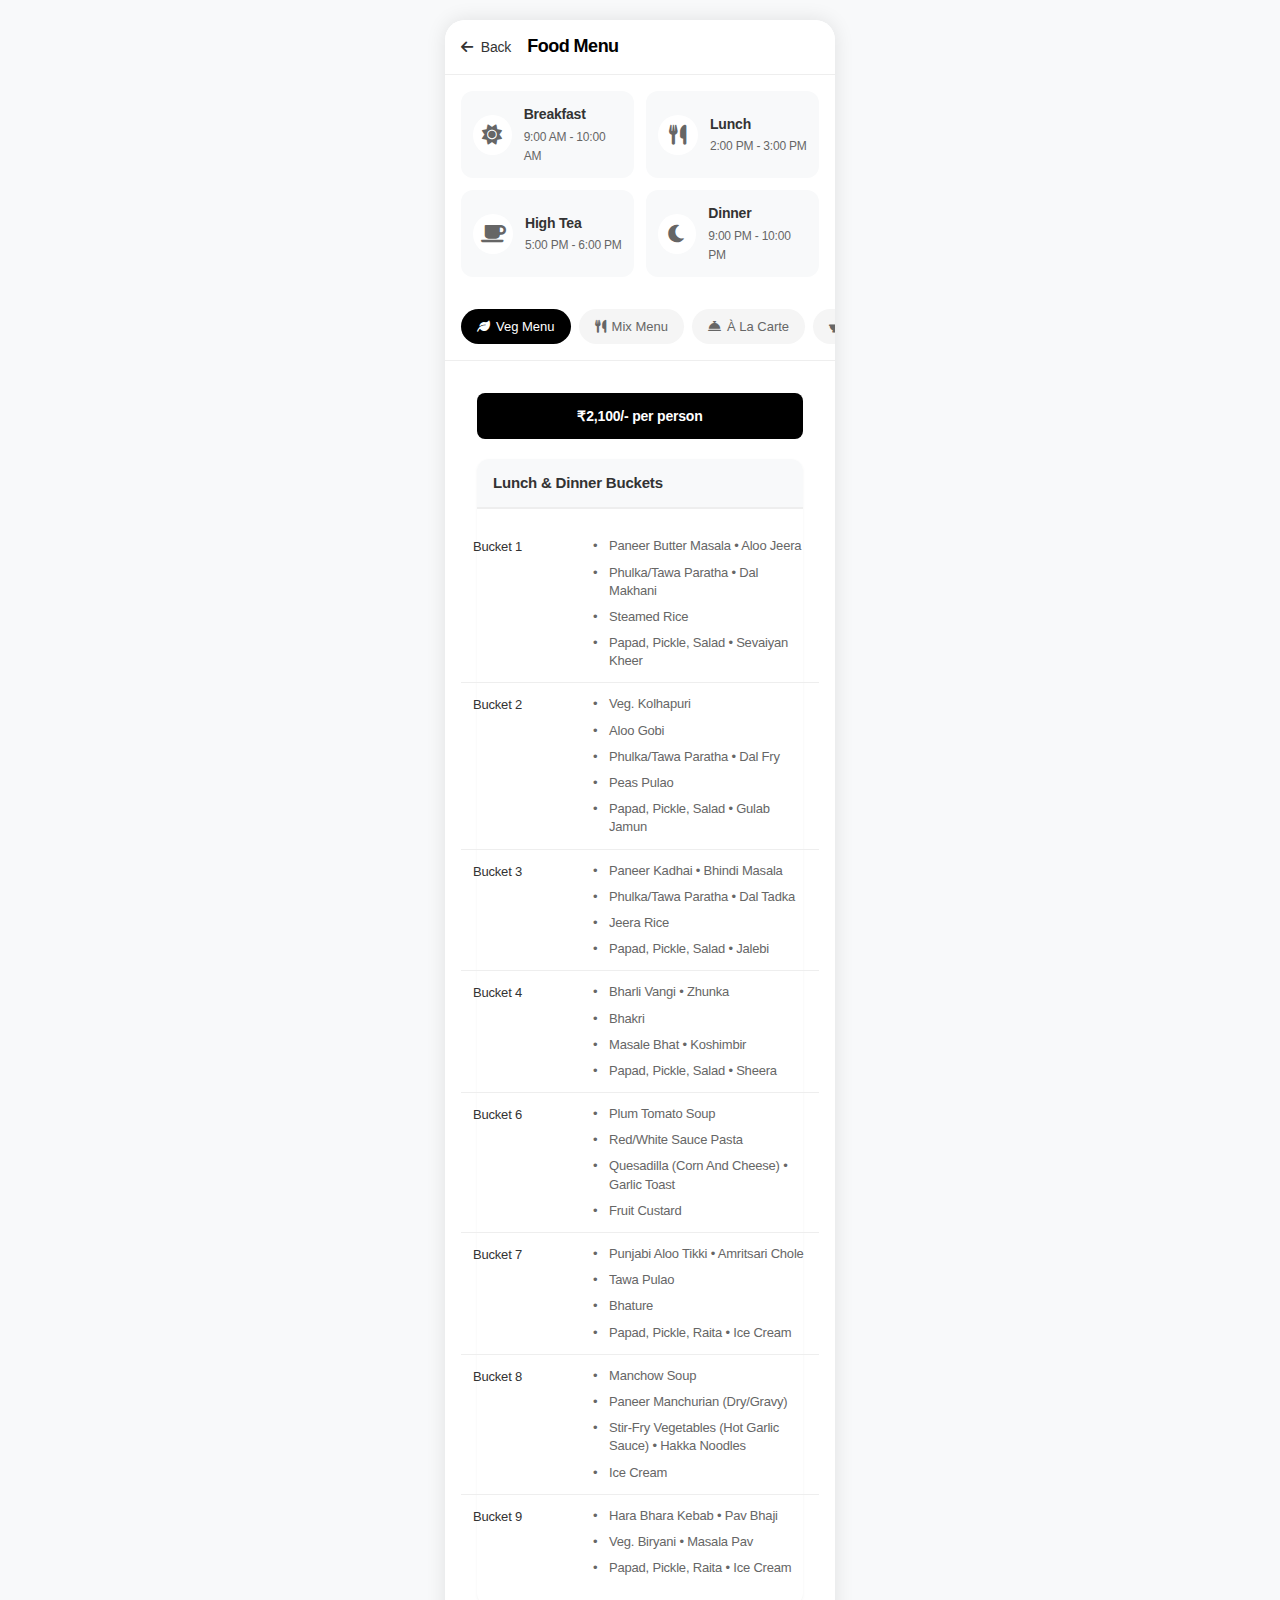
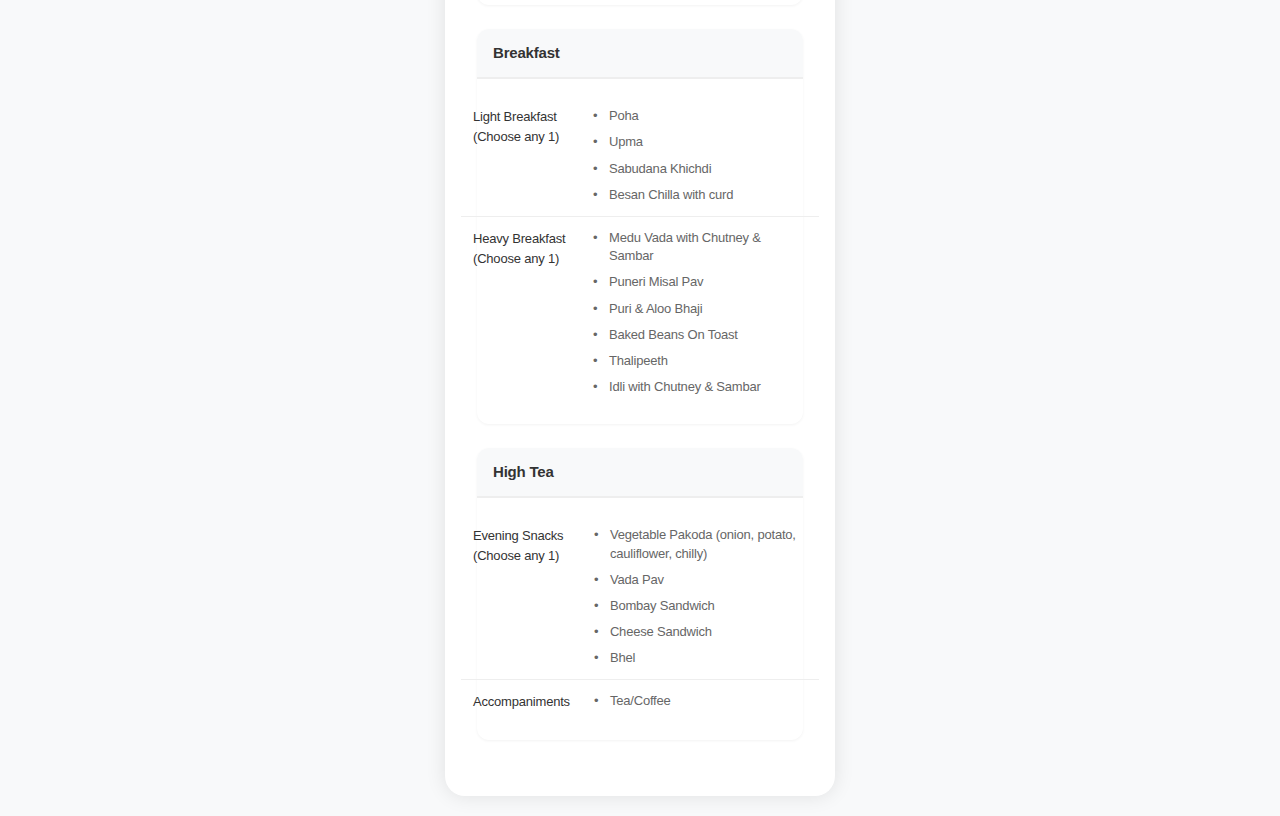
==== food.html @ 0e4f1a9b "food" ====
<!DOCTYPE html>
<html lang="en">
<head>
    <meta charset="UTF-8">
    <meta name="viewport" content="width=device-width, initial-scale=1.0">
    <title>Food Menu - Banyan Tree Pool Villa</title>
    <link rel="stylesheet" href="css/styles.css">
    <link rel="stylesheet" href="css/food.css">
    <link rel="icon" href="assets/favicon.jpg" type="image/jpg">
    <link href="https://fonts.googleapis.com/css2?family=Inter:wght@400;500;600;700&display=swap" rel="stylesheet">
    <link rel="stylesheet" href="https://cdnjs.cloudflare.com/ajax/libs/font-awesome/6.0.0/css/all.min.css">
</head>
<body>
    <div class="container">
        <!-- Back Button -->
        <div class="back-header">
            <a href="index.html" class="back-button">
                <i class="fas fa-arrow-left"></i>
                Back
            </a>
            <h1>Food Menu</h1>
        </div>

        <!-- Meal Timings -->
        <div class="meal-timings">
            <div class="meal-time">
                <i class="fas fa-sun"></i>
                <div class="meal-details">
                    <h4>Breakfast</h4>
                    <p>9:00 AM - 10:00 AM</p>
                </div>
            </div>
            <div class="meal-time">
                <i class="fas fa-utensils"></i>
                <div class="meal-details">
                    <h4>Lunch</h4>
                    <p>2:00 PM - 3:00 PM</p>
                </div>
            </div>
            <div class="meal-time">
                <i class="fas fa-coffee"></i>
                <div class="meal-details">
                    <h4>High Tea</h4>
                    <p>5:00 PM - 6:00 PM</p>
                </div>
            </div>
            <div class="meal-time">
                <i class="fas fa-moon"></i>
                <div class="meal-details">
                    <h4>Dinner</h4>
                    <p>9:00 PM - 10:00 PM</p>
                </div>
            </div>
        </div>

        <!-- Menu Navigation -->
        <div class="menu-nav">
            <button class="menu-nav-btn active" data-menu="veg">
                <i class="fas fa-leaf"></i>
                Veg Menu
            </button>
            <button class="menu-nav-btn" data-menu="mix">
                <i class="fas fa-utensils"></i>
                Mix Menu
            </button>
            <button class="menu-nav-btn" data-menu="alacarte">
                <i class="fas fa-concierge-bell"></i>
                À La Carte
            </button>
            <button class="menu-nav-btn" data-menu="traditional">
                <i class="fas fa-mortar-pestle"></i>
                Traditional
            </button>
        </div>

        <!-- Menu Content -->
        <div class="menu-container">
            <!-- Veg Menu Section -->
            <div class="menu-section active" data-menu="veg">
                <div class="menu-price">₹2,100/- per person</div>
                
                <div class="menu-category">
                    <h4>Lunch & Dinner Buckets</h4>
                    <div class="menu-table">
                        <table>
                            <tbody>
                                <tr>
                                    <td>Bucket 1</td>
                                    <td>
                                        <ul>
                                            <li>Paneer Butter Masala • Aloo Jeera</li>
                                            <li>Phulka/Tawa Paratha • Dal Makhani</li>
                                            <li>Steamed Rice</li>
                                            <li>Papad, Pickle, Salad • Sevaiyan Kheer</li>
                                        </ul>
                                    </td>
                                </tr>
                                <tr>
                                    <td>Bucket 2</td>
                                    <td>
                                        <ul>
                                            <li>Veg. Kolhapuri</li>
                                            <li>Aloo Gobi</li>
                                            <li>Phulka/Tawa Paratha • Dal Fry</li>
                                            <li>Peas Pulao</li>
                                            <li>Papad, Pickle, Salad • Gulab Jamun</li>
                                        </ul>
                                    </td>
                                </tr>
                                <tr>
                                    <td>Bucket 3</td>
                                    <td>
                                        <ul>
                                            <li>Paneer Kadhai • Bhindi Masala</li>
                                            <li>Phulka/Tawa Paratha • Dal Tadka</li>
                                            <li>Jeera Rice</li>
                                            <li>Papad, Pickle, Salad • Jalebi</li>
                                        </ul>
                                    </td>
                                </tr>
                                <tr>
                                    <td>Bucket 4</td>
                                    <td>
                                        <ul>
                                            <li>Bharli Vangi • Zhunka</li>
                                            <li>Bhakri</li>
                                            <li>Masale Bhat • Koshimbir</li>
                                            <li>Papad, Pickle, Salad • Sheera</li>
                                        </ul>
                                    </td>
                                </tr>
                                <tr>
                                    <td>Bucket 6</td>
                                    <td>
                                        <ul>
                                            <li>Plum Tomato Soup</li>
                                            <li>Red/White Sauce Pasta</li>
                                            <li>Quesadilla (Corn And Cheese) • Garlic Toast</li>
                                            <li>Fruit Custard</li>
                                        </ul>
                                    </td>
                                </tr>
                                <tr>
                                    <td>Bucket 7</td>
                                    <td>
                                        <ul>
                                            <li>Punjabi Aloo Tikki • Amritsari Chole</li>
                                            <li>Tawa Pulao</li>
                                            <li>Bhature</li>
                                            <li>Papad, Pickle, Raita • Ice Cream</li>
                                        </ul>
                                    </td>
                                </tr>
                                <tr>
                                    <td>Bucket 8</td>
                                    <td>
                                        <ul>
                                            <li>Manchow Soup</li>
                                            <li>Paneer Manchurian (Dry/Gravy)</li>
                                            <li>Stir-Fry Vegetables (Hot Garlic Sauce) • Hakka Noodles</li>
                                            <li>Ice Cream</li>
                                        </ul>
                                    </td>
                                </tr>
                                <tr>
                                    <td>Bucket 9</td>
                                    <td>
                                        <ul>
                                            <li>Hara Bhara Kebab • Pav Bhaji</li>
                                            <li>Veg. Biryani • Masala Pav</li>
                                            <li>Papad, Pickle, Raita • Ice Cream</li>
                                        </ul>
                                    </td>
                                </tr>
                            </tbody>
                        </table>
                    </div>
                </div>

                <div class="menu-category">
                    <h4>Breakfast</h4>
                    <div class="menu-table">
                        <table>
                            <tbody>
                                <tr>
                                    <td>Light Breakfast<br>(Choose any 1)</td>
                                    <td>
                                        <ul>
                                            <li>Poha</li>
                                            <li>Upma</li>
                                            <li>Sabudana Khichdi</li>
                                            <li>Besan Chilla with curd</li>
                                        </ul>
                                    </td>
                                </tr>
                                <tr>
                                    <td>Heavy Breakfast<br>(Choose any 1)</td>
                                    <td>
                                        <ul>
                                            <li>Medu Vada with Chutney & Sambar</li>
                                            <li>Puneri Misal Pav</li>
                                            <li>Puri & Aloo Bhaji</li>
                                            <li>Baked Beans On Toast</li>
                                            <li>Thalipeeth</li>
                                            <li>Idli with Chutney & Sambar</li>
                                        </ul>
                                    </td>
                                </tr>
                            </tbody>
                        </table>
                    </div>
                </div>

                <div class="menu-category">
                    <h4>High Tea</h4>
                    <div class="menu-table">
                        <table>
                            <tbody>
                                <tr>
                                    <td>Evening Snacks<br>(Choose any 1)</td>
                                    <td>
                                        <ul>
                                            <li>Vegetable Pakoda (onion, potato, cauliflower, chilly)</li>
                                            <li>Vada Pav</li>
                                            <li>Bombay Sandwich</li>
                                            <li>Cheese Sandwich</li>
                                            <li>Bhel</li>
                                        </ul>
                                    </td>
                                </tr>
                                <tr>
                                    <td>Accompaniments</td>
                                    <td>
                                        <ul>
                                            <li>Tea/Coffee</li>
                                        </ul>
                                    </td>
                                </tr>
                            </tbody>
                        </table>
                    </div>
                </div>
            </div>

            <!-- Mix Menu Section -->
            <div class="menu-section" data-menu="mix">
                <div class="menu-price">₹2,500/- per person</div>
                
                <div class="menu-category">
                    <h4>Lunch & Dinner Buckets</h4>
                    <div class="menu-table">
                        <table>
                            <tbody>
                                <tr>
                                    <td>Bucket 1</td>
                                    <td>
                                        <ul>
                                            <li>Butter Chicken</li>
                                            <li>Paneer Butter Masala</li>
                                            <li>Aloo Jeera</li>
                                            <li>Phulka</li>
                                            <li>Dal Makhani</li>
                                            <li>Steamed Rice</li>
                                            <li>Papad, Pickle, Salad • Sevaiyan Kheer</li>
                                        </ul>
                                    </td>
                                </tr>
                                <tr>
                                    <td>Bucket 2</td>
                                    <td>
                                        <ul>
                                            <li>Saag Murgh</li>
                                            <li>Veg. Kolhapuri • Aloo Gobi</li>
                                            <li>Ajwain Paratha • Dal Fry</li>
                                            <li>Peas Pulao</li>
                                            <li>Papad, Pickle, Salad • Gulab Jamun</li>
                                        </ul>
                                    </td>
                                </tr>
                                <tr>
                                    <td>Bucket 3</td>
                                    <td>
                                        <ul>
                                            <li>Chicken Lababdar • Paneer Kadhai</li>
                                            <li>Bhindi Masala</li>
                                            <li>Phulka/Tawa Paratha • Dal Tadka</li>
                                            <li>Jeera Rice</li>
                                            <li>Papad, Pickle, Salad • Jalebi</li>
                                        </ul>
                                    </td>
                                </tr>
                                <tr>
                                    <td>Bucket 4</td>
                                    <td>
                                        <ul>
                                            <li>Kolhapuri Chicken • Bharli Vangi</li>
                                            <li>Zhunka</li>
                                            <li>Bhakri</li>
                                            <li>Masale Bhat • Koshimbir</li>
                                            <li>Papad, Pickle, Salad • Sheera</li>
                                        </ul>
                                    </td>
                                </tr>
                                <tr>
                                    <td>Bucket 6</td>
                                    <td>
                                        <ul>
                                            <li>Plum Tomato Soup</li>
                                            <li>Chicken Fajita Wrap</li>
                                            <li>Red/White Sauce Pasta</li>
                                            <li>Quesadilla (Corn And Cheese) • Garlic Toast</li>
                                            <li>Fruit Custard</li>
                                        </ul>
                                    </td>
                                </tr>
                                <tr>
                                    <td>Bucket 7</td>
                                    <td>
                                        <ul>
                                            <li>Punjabi Aloo Tikki</li>
                                            <li>Amritsari Chole</li>
                                            <li>Chicken Kheema Pav • Tawa Pulao</li>
                                            <li>Bhature</li>
                                            <li>Raita, Papad, Pickle • Ice Cream</li>
                                        </ul>
                                    </td>
                                </tr>
                                <tr>
                                    <td>Bucket 8</td>
                                    <td>
                                        <ul>
                                            <li>Manchow Soup</li>
                                            <li>Chicken Chilli (Dry/Gravy)</li>
                                            <li>Paneer Manchurian (Dry/Gravy)</li>
                                            <li>Stir-Fry Vegetables (Hot Garlic Sauce)</li>
                                            <li>Hakka Noodles • Ice Cream</li>
                                        </ul>
                                    </td>
                                </tr>
                                <tr>
                                    <td>Bucket 9</td>
                                    <td>
                                        <ul>
                                            <li>Hara Bhara Kebab • Pav Bhaji</li>
                                            <li>Veg. Biryani</li>
                                            <li>Chicken Biryani • Masala Pav</li>
                                            <li>Raita, Papad, Pickle • Ice Cream</li>
                                        </ul>
                                    </td>
                                </tr>
                            </tbody>
                        </table>
                    </div>
                </div>

                <div class="menu-category">
                    <h4>Breakfast</h4>
                    <div class="menu-table">
                        <table>
                            <tbody>
                                <tr>
                                    <td>Light Breakfast<br>(Choose any 1)</td>
                                    <td>
                                        <ul>
                                            <li>Poha</li>
                                            <li>Upma</li>
                                            <li>Sabudana Khichadi</li>
                                            <li>Besan Chilla with Pickle & Curd</li>
                                        </ul>
                                    </td>
                                </tr>
                                <tr>
                                    <td>Heavy Breakfast<br>(Choose any 1)</td>
                                    <td>
                                        <ul>
                                            <li>Medu Vada with Chutney & Sambar</li>
                                            <li>Puneri Misal Pav</li>
                                            <li>Puri & Aloo Bhaji</li>
                                            <li>Baked Beans On Toast</li>
                                            <li>Thalipeeth</li>
                                            <li>Idli with Chutney & Sambar</li>
                                        </ul>
                                    </td>
                                </tr>
                                <tr>
                                    <td>Accompaniments</td>
                                    <td>
                                        <ul>
                                            <li>Tea/Coffee</li>
                                            <li>Bread Butter & Jam</li>
                                            <li>Eggs To Order (Sunny Side Up, Omelette, Bhurji)</li>
                                            <li>Fruit (Any 1): Watermelon/Papaya/Banana</li>
                                        </ul>
                                    </td>
                                </tr>
                            </tbody>
                        </table>
                    </div>
                </div>

                <div class="menu-category">
                    <h4>High Tea</h4>
                    <div class="menu-table">
                        <table>
                            <tbody>
                                <tr>
                                    <td>Evening Snacks<br>(Choose any 1)</td>
                                    <td>
                                        <ul>
                                            <li>Vegetable Pakoda (onion, potato, cauliflower, chilly) • Bread Pakoda</li>
                                            <li>Vada Pav</li>
                                            <li>Bombay Sandwich • Samosa</li>
                                            <li>Bhel</li>
                                            <li>Sev Puri</li>
                                            <li>Moong Dal Vada</li>
                                            <li>Cheese Sandwich</li>
                                        </ul>
                                    </td>
                                </tr>
                                <tr>
                                    <td>Accompaniments</td>
                                    <td>
                                        <ul>
                                            <li>Tea/Coffee</li>
                                            <li>French Fries</li>
                                        </ul>
                                    </td>
                                </tr>
                            </tbody>
                        </table>
                    </div>
                </div>
            </div>

            <!-- À La Carte Section -->
            <div class="menu-section" data-menu="alacarte">
                <div class="menu-timing">
                    <i class="fas fa-clock"></i>
                    Lunch: 2 PM to 3 PM | Dinner: 9 PM to 10 PM
                </div>
                
                <div class="menu-category">
                    <h4>Vegetarian</h4>
                    <div class="menu-table">
                        <table>
                            <tbody>
                                <tr>
                                    <td>Beetroot Tikki (8 Pcs)</td>
                                    <td class="price">₹550</td>
                                </tr>
                                <tr>
                                    <td>Aloo Tikki (8 Pcs)</td>
                                    <td class="price">₹550</td>
                                </tr>
                                <tr>
                                    <td>Spring Roll (8 Pcs)</td>
                                    <td class="price">₹550</td>
                                </tr>
                                <tr>
                                    <td>Vegetable Crispy (8 Pcs)</td>
                                    <td class="price">₹550</td>
                                </tr>
                                <tr>
                                    <td>Gobi Manchurian Dry (8 Pcs)</td>
                                    <td class="price">₹550</td>
                                </tr>
                                <tr>
                                    <td>Cheese Corn Balls (10 Pcs)</td>
                                    <td class="price">₹550</td>
                                </tr>
                                <tr>
                                    <td>Pav Bhaji (Per Plate)</td>
                                    <td class="price">₹550</td>
                                </tr>
                                <tr>
                                    <td>Veg Biryani</td>
                                    <td class="price">₹550</td>
                                </tr>
                                <tr>
                                    <td>Hakka Noodles</td>
                                    <td class="price">₹550</td>
                                </tr>
                                <tr>
                                    <td>Veg Fried Rice</td>
                                    <td class="price">₹550</td>
                                </tr>
                                <tr>
                                    <td>Tawa Paneer Fry (8 Pcs)</td>
                                    <td class="price">₹650</td>
                                </tr>
                                <tr>
                                    <td>Paneer Chilli (8 Pcs)</td>
                                    <td class="price">₹650</td>
                                </tr>
                                <tr>
                                    <td>Red/White Sauce Pasta</td>
                                    <td class="price">₹650</td>
                                </tr>
                                <tr>
                                    <td>Paneer Manchurian (Gravy/Dry)</td>
                                    <td class="price">₹650</td>
                                </tr>
                                <tr>
                                    <td>Stir Fry Vegetables (Hot Garlic Sauce)</td>
                                    <td class="price">₹650</td>
                                </tr>
                            </tbody>
                        </table>
                    </div>
                </div>

                <div class="menu-category">
                    <h4>Non-Vegetarian</h4>
                    <div class="menu-table">
                        <table>
                            <tbody>
                                <tr>
                                    <td>Chicken Fry (8 Pc)</td>
                                    <td class="price">₹650</td>
                                </tr>
                                <tr>
                                    <td>Chicken 65 (8 Pc)</td>
                                    <td class="price">₹650</td>
                                </tr>
                                <tr>
                                    <td>Chicken Sukka (8 Pc)</td>
                                    <td class="price">₹650</td>
                                </tr>
                                <tr>
                                    <td>Shami Kebab (8 Pc)</td>
                                    <td class="price">₹650</td>
                                </tr>
                                <tr>
                                    <td>Chicken Lollipop (8 Pc)</td>
                                    <td class="price">₹650</td>
                                </tr>
                                <tr>
                                    <td>Chicken Crispy (8 Pc)</td>
                                    <td class="price">₹650</td>
                                </tr>
                                <tr>
                                    <td>Chilli Chicken Dry (8 Pc)</td>
                                    <td class="price">₹650</td>
                                </tr>
                                <tr>
                                    <td>Chicken Salt & Pepper (8 Pc)</td>
                                    <td class="price">₹650</td>
                                </tr>
                                <tr>
                                    <td>Chicken Popcorn (15 Pc)</td>
                                    <td class="price">₹650</td>
                                </tr>
                                <tr>
                                    <td>Chicken Shashlik</td>
                                    <td class="price">₹650</td>
                                </tr>
                                <tr>
                                    <td>Chicken Fried Rice</td>
                                    <td class="price">₹650</td>
                                </tr>
                                <tr>
                                    <td>Egg Fried Rice</td>
                                    <td class="price">₹550</td>
                                </tr>
                                <tr>
                                    <td>Goan Fish Curry</td>
                                    <td class="price">₹750</td>
                                </tr>
                                <tr>
                                    <td>Prawns Curry</td>
                                    <td class="price">₹800</td>
                                </tr>
                                <tr>
                                    <td>Grilled Fish</td>
                                    <td class="price">₹750</td>
                                </tr>
                            </tbody>
                        </table>
                    </div>
                </div>

                <div class="menu-category">
                    <h4>BBQ & Tandoor</h4>
                    <div class="menu-table">
                        <table>
                            <tbody>
                                <tr>
                                    <td>Veg BBQ (Per Plate)</td>
                                    <td class="price">₹650</td>
                                </tr>
                                <tr>
                                    <td>Chicken BBQ (Per Plate)</td>
                                    <td class="price">₹700</td>
                                </tr>
                                <tr>
                                    <td>Fish BBQ (Per Plate)</td>
                                    <td class="price">₹800</td>
                                </tr>
                                <tr>
                                    <td>Tandoor Veg Platter (Any 4 Veggies)</td>
                                    <td class="price">₹800</td>
                                </tr>
                                <tr>
                                    <td>Tandoor Chicken Platter</td>
                                    <td class="price">₹1200</td>
                                </tr>
                                <tr>
                                    <td>Tandoor Sea Food Platter (Fish & Prawns)</td>
                                    <td class="price">₹1500</td>
                                </tr>
                                <tr>
                                    <td>Tandoor Roti</td>
                                    <td class="price">₹35</td>
                                </tr>
                                <tr>
                                    <td>Laccha Paratha</td>
                                    <td class="price">₹50</td>
                                </tr>
                                <tr>
                                    <td>Stuffed Paratha</td>
                                    <td class="price">₹60</td>
                                </tr>
                            </tbody>
                        </table>
                    </div>
                </div>

                <div class="menu-note important">
                    <p><i class="fas fa-info-circle"></i> Note:</p>
                    <ul>
                        <li>Along with the food package, guests can select up to 2 dishes from above.</li>
                        <li>For À la carte menu only, guests can select up to 4 dishes from above.</li>
                        <li>All rates mentioned are per plate.</li>
                    </ul>
                </div>
            </div>

            <!-- Traditional Delight Section -->
            <div class="menu-section" data-menu="traditional">
                <div class="menu-prices">
                    <div class="price-item">
                        <span class="price-label">Veg</span>
                        <span class="price-value">₹1,500/- per person, per day</span>
                    </div>
                    <div class="price-item">
                        <span class="price-label">Non-Veg</span>
                        <span class="price-value">₹1,800/- per person, per day</span>
                    </div>
                </div>

                <div class="menu-inclusion">
                    <p><i class="fas fa-check-circle"></i> Includes: Breakfast, Lunch, High Tea, and Dinner</p>
                </div>

                <div class="menu-category">
                    <h4>Vegetarian Options</h4>
                    <div class="menu-table">
                        <table>
                            <tbody>
                                <tr>
                                    <td>Breakfast<br>(Choose any 1)</td>
                                    <td>
                                        <ul>
                                            <li>Poha</li>
                                            <li>Upma</li>
                                            <li>Sabudana Kichadi</li>
                                            <li>Besan Chilla with curd</li>
                                            <li>Idli with Chutney</li>
                                        </ul>
                                    </td>
                                </tr>
                                <tr>
                                    <td>Veggie Delights<br>(Choose any 1)</td>
                                    <td>
                                        <ul>
                                            <li>Paneer butter masala</li>
                                            <li>Aloo jeera</li>
                                            <li>Paneer kadhai</li>
                                            <li>Bhindi masala</li>
                                            <li>Bhari vangi</li>
                                            <li>Amritsari Chole</li>
                                        </ul>
                                    </td>
                                </tr>
                                <tr>
                                    <td>Dal<br>(Choose any 1)</td>
                                    <td>
                                        <ul>
                                            <li>Dal Makhni</li>
                                            <li>Dal Fry</li>
                                            <li>Dal Tadka</li>
                                        </ul>
                                    </td>
                                </tr>
                                <tr>
                                    <td>Rice<br>(Choose any 1)</td>
                                    <td>
                                        <ul>
                                            <li>Steam Rice</li>
                                            <li>Peas Pulao</li>
                                            <li>Jeera Rice</li>
                                            <li>Tawa Pulao</li>
                                        </ul>
                                    </td>
                                </tr>
                                <tr>
                                    <td>Breads<br>(Choose any 1)</td>
                                    <td>
                                        <ul>
                                            <li>Phulka</li>
                                            <li>Tawa Paratha</li>
                                            <li>Bhature</li>
                                        </ul>
                                    </td>
                                </tr>
                                <tr>
                                    <td>Desserts<br>(Choose any 1)</td>
                                    <td>
                                        <ul>
                                            <li>Sevaiyan Kheer</li>
                                            <li>Gulab Jamun</li>
                                            <li>Jalebi</li>
                                            <li>Sheera</li>
                                        </ul>
                                    </td>
                                </tr>
                                <tr>
                                    <td>Accompaniments</td>
                                    <td>
                                        <ul>
                                            <li>Papad</li>
                                            <li>Pickle</li>
                                            <li>Salad</li>
                                        </ul>
                                    </td>
                                </tr>
                            </tbody>
                        </table>
                    </div>
                </div>

                <div class="menu-category">
                    <h4>Non-Vegetarian Options</h4>
                    <div class="menu-table">
                        <table>
                            <tbody>
                                <tr>
                                    <td>Breakfast</td>
                                    <td>
                                        <ul>
                                            <li>Poha</li>
                                            <li>Upma</li>
                                            <li>Besan chilla with curd</li>
                                            <li>Egg omelette & toast/pav</li>
                                            <li>Scrambled Egg & toast/pav</li>
                                        </ul>
                                    </td>
                                </tr>
                                <tr>
                                    <td>Non-Veg Mains<br>(Choose any 1)</td>
                                    <td>
                                        <ul>
                                            <li>Butter chicken</li>
                                            <li>Chicken kolhapuri</li>
                                            <li>Chicken lababdar</li>
                                        </ul>
                                    </td>
                                </tr>
                                <tr>
                                    <td>Everyday Picks<br>(Choose any 1)</td>
                                    <td>
                                        <ul>
                                            <li>Chicken Rassa</li>
                                            <li>Egg Curry</li>
                                        </ul>
                                    </td>
                                </tr>
                            </tbody>
                        </table>
                    </div>
                </div>

                <div class="menu-category">
                    <h4>Snacky Bucket Options</h4>
                    <div class="menu-table">
                        <table>
                            <tbody>
                                <tr>
                                    <td>Veg Bucket</td>
                                    <td>
                                        <ul>
                                            <li>Hara Bhara Kebab</li>
                                            <li>Pav bhaji</li>
                                            <li>Veg Biryani</li>
                                            <li>Masala Pav</li>
                                            <li>Papad/pickle/raita</li>
                                            <li>Ice cream/gulab jamun</li>
                                        </ul>
                                    </td>
                                </tr>
                                <tr>
                                    <td>Non-Veg Bucket</td>
                                    <td>
                                        <ul>
                                            <li>Chicken Kheema Pav</li>
                                            <li>Chicken Biryani</li>
                                            <li>Punjabi Aloo Tikki</li>
                                            <li>Masala Pav</li>
                                            <li>Papad/pickle/raita</li>
                                            <li>Ice Cream/Gulab Jamun</li>
                                        </ul>
                                    </td>
                                </tr>
                            </tbody>
                        </table>
                    </div>
                </div>

                <div class="menu-category">
                    <h4>High Tea</h4>
                    <div class="menu-table">
                        <table>
                            <tbody>
                                <tr>
                                    <td>Snacks<br>(Choose any 1)</td>
                                    <td>
                                        <ul>
                                            <li>Vegetable Pakoda (onion, potato, cauliflower, chilly)</li>
                                            <li>Vada Pav</li>
                                            <li>Bombay Sandwich</li>
                                            <li>Cheese Sandwich</li>
                                            <li>Bhel</li>
                                        </ul>
                                    </td>
                                </tr>
                                <tr>
                                    <td>Accompaniments</td>
                                    <td>
                                        <ul>
                                            <li>Tea/Coffee</li>
                                        </ul>
                                    </td>
                                </tr>
                            </tbody>
                        </table>
                    </div>
                </div>

                <div class="menu-note important">
                    <p><i class="fas fa-info-circle"></i> Note: Tandoor Platters and Rotis available at an additional cost.</p>
                </div>
            </div>
        </div>
    </div>

    <script src="js/food.js"></script>
</body>
</html>
---- css/styles.css ----
:root {
    --primary-color: #000000;
    --secondary-color: #000000;
    --accent-color: #E74C3C;
    --text-color: #000000;
    --light-gray: #ECF0F1;
    --system-font: -apple-system, BlinkMacSystemFont, "SF Pro Display", "Segoe UI", Roboto, Oxygen-Sans, Ubuntu, Cantarell, "Helvetica Neue", sans-serif;
}

* {
    margin: 0;
    padding: 0;
    box-sizing: border-box;
    font-style: normal !important;
}

body {
    font-family: var(--system-font);
    -webkit-font-smoothing: antialiased;
    -moz-osx-font-smoothing: grayscale;
    color: var(--text-color);
    line-height: 1.6;
    margin: 0;
    overflow-x: hidden;
    letter-spacing: -0.2px;
    display: flex;
    justify-content: center;
    background: linear-gradient(135deg, #f5f7fa 0%, #e8ecf1 100%);
    min-height: 100vh;
}

.hero-image {
    width: 120%;
    margin-right: -100px;
    margin-left: -50px;
    margin-top: -50px;
}

.hero-image img {
    width: 100%;
    height: 300px;
    object-fit: cover;
}

.container {
    padding: 0;
    max-width: 100%;
    max-width: 480px;
    width: 100%;
    background-color: rgb(239, 233, 233);
    margin: 0 auto;
    overflow-x: hidden;
}

header {
    padding: 16px 16px 8px;
    text-align: center;
}

h1, h2, h3, h4, h5, h6 {
    font-family: var(--system-font);
    font-weight: 600;
}

h1 {
    font-size: 28px;
    line-height: 1.1;
    margin-bottom: 2px;
    font-weight: 800;
    letter-spacing: -0.5px;
}

.tagline {
    font-size: 15px;
    color: #666;
    margin-top: 12px;
    margin-bottom: 12px;
    font-weight: 400;
    letter-spacing: -0.3px;
}

.sub-tagline {
    font-size: 13px;
    color: #666;
    text-align: center;
    margin: 8px auto 16px;
    max-width: 320px;
    line-height: 1.4;
    font-weight: 400;
    letter-spacing: -0.2px;
}

/* Add bottom margin to quick access grid */
.quick-access-grid {
    display: grid;
    grid-template-columns: repeat(3, 1fr);
    gap: 10px;
    padding: 12px;
    margin-top: 8px;
    margin-bottom: 24px;  /* increased from 12px to 24px */
    align-items: start;
}
.grid-item {
    aspect-ratio: 1;
    border-radius: 20px;
    background: transparent;
    padding: 10px 6px;
    display: flex;
    flex-direction: column;
    align-items: center;
    justify-content: flex-start;
    height: 100%;
}

.grid-item:active {
    transform: scale(0.95);
}

.grid-item .icon-wrapper {
    width: 55px;
    height: 55px;
    display: flex;
    align-items: center;
    justify-content: center;
    border-radius: 16px;
    margin-bottom: 6px;
    background: transparent;
    transition: transform 0.2s ease;
}

.grid-item .icon-wrapper i {
    font-size: 26px;
    color: #000000;
}

/* Simple press effect */
.grid-item:active .icon-wrapper {
    transform: scale(0.95);
}

.grid-item h3 {
    font-size: 13px;
    line-height: 1.1;
    margin: 0;
    text-align: center;
    color: #000;
    font-weight: 700;
    letter-spacing: -0.3px;
    width: 100%;
}

.grid-item h3.two-line {
    font-size: 13px;
    line-height: 1.3;
}

.feature-card {
    display: flex;
    align-items: center;
    gap: 16px;
    padding: 0;
    height: auto;
    transition: transform 0.2s ease;
}

.feature-card:active {
    transform: scale(0.98);
}

.feature-card img {
    width: 130px;
    height: 85px;
    border-radius: 16px;
    object-fit: cover;
}

.card-content {
    position: static;
    padding: 4px 0;
    background: none;
    color: inherit;
}

.card-content h2 {
    color: #000;
    font-size: 22px;
    font-weight: 700;
    letter-spacing: -0.5px;
    margin: 0;
    line-height: 1.1;
}

.card-content p {
    color: #666;
    font-size: 14px;
    font-weight: 400;
    letter-spacing: -0.3px;
    margin: 2px 0 0;
    line-height: 1.3;
}

/* Modal Base Styles */
.modal {
    display: none;
    position: fixed;
    z-index: 1000;
    left: 0;
    top: 0;
    width: 100%;
    height: 100%;
    background-color: rgba(0, 0, 0, 0.5);
    overflow-y: auto;
    -webkit-overflow-scrolling: touch;
}

.modal-content {
    position: relative;
    background-color: #fff;
    margin: 20px auto; /* Changed from margin-left to auto for center alignment */
    padding: 20px;
    width: 90%; /* Changed from fixed width to percentage */
    max-width: 600px; /* Added max-width for larger screens */
    border-radius: 12px;
    box-shadow: 0 5px 15px rgba(0, 0, 0, 0.3);
    animation: modalSlideIn 0.3s ease-out;
}

/* Modal Header Styles */
.modal-content h2 {
    margin: -20px -20px 20px -20px;
    padding: 20px;
    border-bottom: 1px solid #eee;
    border-radius: 12px 12px 0 0;
    background: white;
}

/* Close Button Styles */
.close {
    position: fixed;
    right: calc(5% + 20px); /* Adjust based on modal margin */
    top: 20px;
    font-size: 24px;
    cursor: pointer;
    color: #333;
    z-index: 1002; /* Higher than modal content */
    width: 32px;
    height: 32px;
    display: flex;
    align-items: center;
    justify-content: center;
    background: #f5f5f5;
    border-radius: 50%;
    transition: all 0.2s ease;
}

.close:hover {
    background: #eee;
    transform: scale(1.1);
}

/* Adjust close button position for large modals */
.modal-large .close {
    right: calc(5% + 20px);
}

@media screen and (min-width: 768px) {
    .close {
        right: calc((100% - 600px)/2 + 20px); /* For regular modals */
    }
    
    .modal-large .close {
        right: calc((100% - 800px)/2 + 20px); /* For large modals */
    }
}

/* Modal Animation */
@keyframes modalSlideIn {
    from {
        transform: translateY(20px);
        opacity: 0;
    }
    to {
        transform: translateY(0);
        opacity: 1;
    }
}

/* Large Modal Variant */
.modal-large .modal-content {
    max-width: 800px;
}

/* Modal Content Scrolling */
.modal-sections {
    overflow-y: auto;
    max-height: calc(100vh - 150px);
    padding: 0 10px;
    display: flex;
    flex-direction: column;
    align-items: center;
}

/* Responsive Adjustments */
@media screen and (max-width: 768px) {
    .modal-content {
        margin: 10px auto;
        width: 95%;
        padding: 15px;
    }

    .modal-content h2 {
        font-size: 20px;
        padding: 15px;
        margin: -15px -15px 15px -15px;
    }

    .close {
        right: 15px;
        top: 15px;
    }

    /* Improve touch targets on mobile */
    .category-header,
    .booking-platform,
    .attraction-card,
    .amenity-category {
        padding: 15px;
        min-height: 44px; /* Minimum touch target size */
    }

    /* Improve modal scrolling on mobile */
    .modal-sections {
        max-height: calc(100vh - 120px);
        -webkit-overflow-scrolling: touch;
    }
}

/* Accessibility Improvements */
.modal-content:focus {
    outline: none;
    box-shadow: 0 0 0 3px rgba(66, 153, 225, 0.5);
}

/* Better touch feedback */
.modal button,
.modal-content a,
.close {
    -webkit-tap-highlight-color: transparent;
}

.modal button:active,
.modal-content a:active,
.close:active {
    opacity: 0.7;
}

/* Prevent body scrolling when modal is open */
body.modal-open {
    overflow: hidden;
    position: fixed;
    width: 100%;
}

#feedback-form {
    display: flex;
    flex-direction: column;
    gap: 15px;
    margin-top: 20px;
}

#feedback-form input,
#feedback-form textarea {
    padding: 10px;
    border: 1px solid #ddd;
    border-radius: 5px;
}

#feedback-form textarea {
    min-height: 100px;
}

footer {
    padding: 12px;
    margin-top: 40px;
}

.quote {
    font-style: normal;
    color: #666;
    margin: 32px 0;
    font-size: 13px;
    line-height: 1.4;
    padding: 0 16px;
    letter-spacing: -0.2px;
}

.footer-buttons {
    display: flex;
    gap: 10px;
    justify-content: center;
    padding: 0 12px;
    margin-top: 32px;
}

.footer-buttons button {
    flex: 1;
    padding: 12px 16px;
    border-color: black;
    border-radius: 8px;
    box-shadow: #000;
    background: #ffffff;
    font-size: 12px;
    font-weight: 600;
    color: #000000;
    text-align: center;
    transition: background-color 0.2s ease;
    font-family: var(--system-font);
    letter-spacing: -0.2px;
}

.footer-buttons button:active {
    background: #f3f3f3;
}

@media (max-width: 768px) {
    .quick-access-grid {
        grid-template-columns: repeat(3, 1fr);
        gap: 12px;
    }
    
    .container {
        padding: 15px;
    }
}

@media (max-width: 480px) {
    .quick-access-grid {
        grid-template-columns: repeat(3, 1fr);
        gap: 10px;
    }
    
    .grid-item h3 {
        font-size: 0.8rem;
    }
    
    .footer-buttons {
        flex-direction: row;
        gap: 10px;
    }
    
    button {
        padding: 10px 16px;
        font-size: 0.9rem;
    }
}

/* Modal enhancements */
.modal-large {
    max-width: 480px !important; /* Force mobile width even for large modals */
}

.experience-cards {
    display: grid;
    grid-template-columns: 1fr !important; /* Force single column */
    gap: 20px;
    margin-top: 15px;
}

.exp-card {
    background: white;
    border-radius: 16px;
    padding: 20px;
    box-shadow: 0 2px 8px rgba(0,0,0,0.08);
}

.exp-image {
    width: 100%;
    height: 200px;
    object-fit: cover;
    border-radius: 12px;
    margin-bottom: 15px;
}

.restaurant-grid, .spots-grid {
    display: grid;
    grid-template-columns: 1fr !important; /* Force single column */
    gap: 20px;
    margin-top: 20px;
}

.rest-image, .spot-image {
    width: 100%;
    height: 200px;
    object-fit: cover;
    border-radius: 12px;
    margin-bottom: 12px;
}

.exp-card h4 {
    color: var(--primary-color);
    margin-bottom: 10px;
}

.exp-card .timing {
    color: #666;
    font-size: 0.9em;
    margin-top: 10px;
}

.exp-card .price {
    color: var(--accent-color);
    font-weight: 500;
    margin-top: 5px;
}

.info-grid {
    display: grid;
    grid-template-columns: repeat(auto-fit, minmax(200px, 1fr));
    gap: 20px;
    margin-top: 15px;
}

.info-item {
    background: #fff;
    padding: 15px;
    border-radius: 8px;
    box-shadow: 0 1px 3px rgba(0,0,0,0.1);
}

.info-item h4 {
    color: var(--primary-color);
    margin-bottom: 10px;
}

.info-item ul {
    list-style: none;
    padding-left: 0;
}

.info-item ul li {
    margin-bottom: 8px;
    font-size: 0.9em;
}

.amenities-grid {
    display: grid;
    grid-template-columns: 1fr !important; /* Force single column */
    gap: 24px;
    padding: 20px 0;
}

.amenity-category {
    background: white;
    border-radius: 16px;
    padding: 24px;
}

.amenity-category h3 {
    color: var(--primary-color);
    margin-bottom: 15px;
}

.amenity-category ul {
    list-style: none;
    padding-left: 0;
}

.amenity-category ul li {
    margin-bottom: 10px;
    padding-left: 20px;
    position: relative;
}

.amenity-category ul li:before {
    content: "•";
    color: var(--accent-color);
    position: absolute;
    left: 0;
}

/* Checkout Modal Styles */
.timeline {
    display: grid;
    grid-template-columns: repeat(auto-fit, minmax(200px, 1fr));
    gap: 20px;
    margin: 15px 0;
}

.timeline-item {
    background: #f8f9fa;
    padding: 15px;
    border-radius: 12px;
    box-shadow: 0 2px 4px rgba(0,0,0,0.05);
}

.timeline-item h4 {
    color: var(--primary-color);
    margin-bottom: 10px;
    font-weight: 600;
}

.checklist-grid {
    display: grid;
    grid-template-columns: repeat(auto-fit, minmax(200px, 1fr));
    gap: 20px;
    margin: 15px 0;
}

.checklist-item {
    background: #fff;
    padding: 15px;
    border-radius: 8px;
    box-shadow: 0 1px 3px rgba(0,0,0,0.1);
}

.checklist-item ul {
    list-style: none;
    padding-left: 0;
}

.checklist-item ul li {
    margin-bottom: 8px;
    padding-left: 20px;
    position: relative;
}

.checklist-item ul li:before {
    content: "✓";
    color: var(--accent-color);
    position: absolute;
    left: 0;
}

.transport-options {
    display: grid;
    grid-template-columns: repeat(auto-fit, minmax(200px, 1fr));
    gap: 20px;
    margin: 15px 0;
}

.transport-item {
    background: #f8f9fa;
    padding: 15px;
    border-radius: 12px;
    box-shadow: 0 2px 4px rgba(0,0,0,0.05);
}

.notes-container {
    display: grid;
    grid-template-columns: repeat(auto-fit, minmax(200px, 1fr));
    gap: 20px;
    margin: 15px 0;
}

.note {
    background: #fff;
    padding: 15px;
    border-radius: 8px;
    box-shadow: 0 1px 3px rgba(0,0,0,0.1);
}

.checkout-section {
    margin-bottom: 30px;
}

.checkout-section h3 {
    color: var(--primary-color);
    margin-bottom: 15px;
    font-weight: 600;
}

/* Adjust top margin of featured sections */
.featured-sections {
    padding: 12px 16px;
    display: flex;
    flex-direction: column;
    gap: 28px;
    margin-top: 24px;  /* increased from 12px to 24px */
}
.feature-card {
    display: flex;
    align-items: center;
    gap: 16px;
    padding: 0;
    height: auto;
    transition: transform 0.2s ease;
}

.feature-card img {
    width: 130px;
    height: 85px;
    border-radius: 16px;
    object-fit: cover;
}

/* Ensure modal content is not italic */
.modal-content p,
.modal-section p,
.modal-sections p {
    font-style: normal;
}

/* Ensure all paragraphs and text elements are not italic */
p, span, h1, h2, h3, h4, h5, h6 {
    font-style: normal;
}

/* Laptop and larger screens */
@media screen and (min-width: 1024px) {
    .container {
        max-width: 480px;
        margin: 0 auto;
        padding: 15px;
    }

    .hero-image {
        width: 120%;
        margin-right: -100px;
        margin-left: -50px;
        margin-top: -80px; /* Reduced from -50px to -80px to reduce dimension vertically by 20% */
    }

    .hero-image img {
        height: 300px;
    }

    header {
        padding: 16px 16px 8px;
    }

    h1 {
        font-size: 28px;
    }

    .tagline {
        font-size: 15px;
        margin-bottom: 12px;
    }

    /* Quick access grid for mobile */
    .quick-access-grid {
        gap: 10px;
        padding: 12px;
    }

    .grid-item {
        padding: 10px 6px;
    }

    .grid-item .icon-wrapper {
        width: 55px;
        height: 55px;
    }

    .grid-item .icon-wrapper i {
        font-size: 26px;
    }

    .grid-item h3 {
        font-size: 13px;
    }

    /* Featured sections for mobile */
    .featured-sections {
        padding: 12px 16px;
        gap: 28px;
    }

    .feature-card {
        gap: 16px;
    }

    .feature-card img {
        width: 130px;
        height: 85px;
        border-radius: 16px;
    }

    .card-content h2 {
        font-size: 22px;
    }

    .card-content p {
        font-size: 14px;
    }

    /* Modal adjustments for mobile */
    .modal-content {
        margin: 15px auto;
        padding: 20px;
        max-width: 90%;
    }

    .modal-large {
        max-width: 90% !important;
    }

    .modal h2 {
        font-size: 24px;
        margin-bottom: 20px;
    }

    .modal h3 {
        font-size: 18px;
    }

    .modal p {
        font-size: 14px;
    }
}

/* Extra large screens */
@media screen and (min-width: 1440px) {
    .container {
        max-width: 480px;
    }

    .hero-image img {
        height: 300px;
    }
}

/* Video container styling */
.video-container {
    margin: 15px 0;
    border-radius: 12px;
    overflow: hidden;
    box-shadow: 0 2px 8px rgba(0,0,0,0.1);
}

/* Map styling */
.location-map {
    margin: 20px 0 30px;
    position: relative;
}

.full-width-map {
    width: 100%;
    border-radius: 12px;
    margin-bottom: 10px;
}

.map-legend {
    display: flex;
    flex-wrap: wrap;
    gap: 15px;
    margin-top: 10px;
}

.legend-item {
    font-size: 14px;
    color: #666;
}

/* Spaced heading for Nearby Services */
.spaced-heading {
    letter-spacing: 0.5px;
}

/* Amenity images */
.amenity-image {
    width: 100%;
    height: 200px;
    object-fit: cover;
    border-radius: 12px;
    margin: 15px 0;
}

/* Enhanced modal sections spacing */
.modal-sections {
    position: relative;
    overflow: visible;
    padding-top: 10px;
}

.modal-section {
    background: white;
    border-radius: 16px;
    padding: 24px;
    margin-bottom: 24px;
}

.modal-section h3 {
    margin-bottom: 20px;
    font-size: 20px;
    font-weight: 600;
}

/* Guide images */
.guide-image {
    width: 100%;
    border-radius: 8px;
    margin: 12px 0;
}

.instructions {
    background: #f8f9fa;
    padding: 15px;
    border-radius: 8px;
    margin-top: 12px;
}

/* New sections styling */
.photo-spots-grid {
    display: grid;
    grid-template-columns: repeat(auto-fit, minmax(250px, 1fr));
    gap: 20px;
    margin-top: 15px;
}

.transport-info {
    display: grid;
    grid-template-columns: repeat(auto-fit, minmax(200px, 1fr));
    gap: 16px;
}

.transport-card {
    background: #f8f9fa;
    padding: 16px;
    border-radius: 12px;
}

.benefits-grid {
    display: grid;
    grid-template-columns: repeat(auto-fit, minmax(200px, 1fr));
    gap: 20px;
}

.benefit-card {
    background: #f8f9fa;
    padding: 16px;
    border-radius: 12px;
    margin-top: 10px;
}

.benefit-card h4 {
    color: var(--primary-color);
    margin-bottom: 12px;
}

/* Enhanced list styling */
.modal-section ul {
    list-style: none;
    padding-left: 0;
}

.modal-section ul li {
    margin-bottom: 8px;
    padding-left: 20px;
    position: relative;
}

.modal-section ul li:before {
    content: "•";
    color: var(--accent-color);
    position: absolute;
    left: 0;
}

/* Enhanced service cards */
.service-grid {
    display: grid;
    grid-template-columns: 1fr !important; /* Force single column */
    gap: 20px;
    margin-top: 15px;
}

.service-card {
    background: #f8f9fa;
    padding: 16px;
    border-radius: 12px;
}

.service-card h4 {
    margin-bottom: 12px;
    color: #000;
    font-weight: 600;
}

.service-card ul {
    list-style: none;
    padding: 0;
}

.service-card li {
    margin-bottom: 12px;
    padding-left: 0 !important;
    font-size: 14px;
}

.highlight {
    display: block;
    color: #666;
    font-size: 12px;
    margin-top: 2px;
    margin-left: 20px;
}

/* Kitchen and Climate guides */
.kitchen-guide, .climate-guide {
    display: grid;
    grid-template-columns: repeat(auto-fit, minmax(200px, 1fr));
    gap: 16px;
    margin-top: 15px;
}

.guide-item {
    background: #f8f9fa;
    padding: 15px;
    border-radius: 12px;
}

.guide-item p {
    font-weight: 600;
    margin-bottom: 10px;
}

.temp-settings, .quick-tips {
    background: #f8f9fa;
    padding: 15px;
    border-radius: 12px;
}

/* Video container enhancement */
.video-container {
    position: relative;
    padding-bottom: 56.25%; /* 16:9 aspect ratio */
    height: 0;
    overflow: hidden;
}

.video-container video {
    position: absolute;
    top: 0;
    left: 0;
    width: 100%;
    height: 100%;
    object-fit: cover;
}

/* Style for adventure grid */
.adventure-grid {
    display: grid;
    grid-template-columns: 1fr !important; /* Force single column */
    gap: 20px;
    margin-top: 20px;
}

.adventure-card {
    background: #f8f9fa;
    padding: 15px;
    border-radius: 8px;
    box-shadow: 0 2px 4px rgba(0,0,0,0.1);
}

.adventure-card h4 {
    color: #2c3e50;
    margin-bottom: 15px;
}

.adventure-card ul {
    list-style: none;
    padding: 0;
}

.adventure-card li {
    margin-bottom: 12px;
    font-size: 0.9em;
    line-height: 1.4;
}

.contact {
    color: #2c3e50;
    font-weight: 500;
    margin-top: 8px;
}

.highlight {
    display: block;
    color: #e67e22;
    font-size: 0.85em;
    margin-top: 2px;
}

/* Improve scrolling performance */
.modal-content {
    transform: translateZ(0);
    -webkit-transform: translateZ(0);
    backface-visibility: hidden;
    -webkit-backface-visibility: hidden;
}

/* Ensure proper spacing on mobile */
@media (max-width: 768px) {
    .modal-content {
        margin: 10px auto;
        padding: 15px;
    }
    
    .modal {
        padding: 0;
    }
}

/* Ensure consistent mobile-like spacing */
.featured-sections {
    padding: 12px 16px;
    gap: 28px;
    margin-top: 24px;
}

.quick-access-grid {
    gap: 10px;
    padding: 12px;
    margin-top: 8px;
    margin-bottom: 24px;
}

/* Ensure modal content stays narrow */
.modal-content {
    max-width: 90%;
    margin: 15px auto;
}

.modal-large {
    max-width: 90% !important;
}

/* Center the narrow container on all screens */
body {
    display: flex;
    justify-content: center;
    background-color: #f5f5f5; /* Optional: adds contrast to show the mobile-width container */
}

.container {
    max-width: 480px;
    width: 100%;
    background-color: white;
    margin: 0 auto;
    overflow-x: hidden;
}

/* Optional: Add a subtle border to emphasize mobile container */
@media screen and (min-width: 481px) {
    .container {
        box-shadow: 0 0 20px rgba(0,0,0,0.1);
        margin: 20px auto;
        border-radius: 20px;
    }
}

/* Force mobile layout on all screens */
@media screen and (min-width: 481px) {
    body {
        background-color: #f5f5f5;
        min-height: 100vh;
        display: flex;
        justify-content: center;
        padding: 20px 0;
    }

    .container {
        width: 390px !important; /* iPhone 12/13/14 width */
        max-width: 390px !important;
        background: white;
        border-radius: 20px;
        box-shadow: 0 0 20px rgba(0,0,0,0.1);
        overflow: hidden;
        margin: 0;
    }

    /* Keep modal width consistent with mobile */
    .modal {
        justify-content: center;
        align-items: center;
    }

    .modal-content,
    .modal-large {
        width: 390px !important;
        max-width: 390px !important;
        margin: auto;
        border-radius: 20px;
    }

    /* Force all grids to single column */
    .experience-cards,
    .restaurant-grid,
    .spots-grid,
    .amenities-grid,
    .service-grid,
    .adventure-grid,
    .photo-spots-grid,
    .transport-info,
    .benefits-grid,
    .kitchen-guide,
    .climate-guide {
        grid-template-columns: 1fr !important;
    }

    /* Maintain mobile image sizes */
    .exp-image,
    .rest-image,
    .spot-image,
    .amenity-image {
        height: 200px !important;
    }

    /* Override any desktop-specific padding/margins */
    .modal-section {
        padding: 16px !important;
        margin-bottom: 16px !important;
    }

    .modal-sections {
        padding: 0 !important;
        display: block !important;
    }

    /* Ensure mobile-like typography */
    .modal h2 { font-size: 24px !important; }
    .modal h3 { font-size: 18px !important; }
    .modal h4 { font-size: 16px !important; }
    .modal p { font-size: 14px !important; }
}

/* Remove all other @media queries that might override these styles */

/* Add this to your existing CSS */
.mobile-view-notice {
    display: none; /* Hidden by default */
    position: fixed;
    top: 20px;
    left: 20px;
    background-color: rgba(0, 0, 0, 0.8);
    color: white;
    padding: 12px 16px;
    border-radius: 8px;
    font-size: 14px;
    z-index: 2000;
    animation: fadeInOut 6s ease-in-out forwards;
    box-shadow: 0 2px 10px rgba(0,0,0,0.2);
}

.mobile-view-notice i {
    margin-right: 8px;
    color: #FFD700;
}

@keyframes fadeInOut {
    0% { opacity: 0; transform: translateY(-20px); }
    10% { opacity: 1; transform: translateY(0); }
    80% { opacity: 1; transform: translateY(0); }
    100% { opacity: 0; transform: translateY(-20px); }
}

/* Show notice only on larger screens */
@media screen and (min-width: 481px) {
    .mobile-view-notice {
        display: block;
    }
}

.booking-options {
    display: flex;
    flex-direction: column;
    gap: 15px;
    padding: 15px 0;
    width: 100%;
}

.booking-link {
    text-decoration: none;
    color: inherit;
    width: 100%;
}

.booking-platform {
    display: flex;
    align-items: center;
    padding: 15px;
    border-radius: 12px;
    transition: transform 0.2s ease;
    border: 1px solid #eee;
    gap: 15px;
    width: 100%;
}

.booking-platform:active {
    transform: scale(0.98);
    background: #f8f8f8;
}

.platform-icon-wrapper {
    width: 40px;
    display: flex;
    justify-content: center;
}

.booking-platform i.fab.fa-airbnb {
    font-size: 2rem;
    color: #ff5a5f;
}

.platform-icon {
    width: 40px;
    height: 40px;
    object-fit: contain;
}

.booking-platform-content {
    flex: 1;
}

.booking-platform h3 {
    margin: 0;
    font-size: 1.1rem;
    color: #000;
}

.booking-platform p {
    margin: 2px 0 0;
    font-size: 0.9rem;
    color: #666;
}

/* Collapsible Menu Styles */
.rule-category,
.amenity-category {
    border-bottom: 1px solid #eee;
    background: white;
}

.category-header {
    padding: 16px;
    cursor: pointer;
    display: flex;
    justify-content: space-between;
    align-items: center;
    -webkit-tap-highlight-color: transparent;
    user-select: none;
}

.category-header:active {
    background-color: #f8f8f8;
}

.category-header h3 {
    margin: 0;
    font-size: 15px;
    font-weight: 600;
    color: #333;
}

.category-header i {
    transition: transform 0.3s ease;
    color: #666;
    font-size: 14px;
}

.category-content {
    display: none;
    padding: 0 16px 16px;
}

.category-content p {
    margin: 8px 0;
    color: #666;
    font-size: 14px;
    line-height: 1.5;
}

/* Ensure the modal content is scrollable */
.modal-content {
    max-height: 90vh;
    overflow-y: auto;
}

/* Prevent text selection on mobile */
.category-header * {
    -webkit-touch-callout: none;
    -webkit-user-select: none;
    user-select: none;
}

/* Last item shouldn't have a border */
.rule-category:last-child,
.amenity-category:last-child {
    border-bottom: none;
}

/* Touch target size for mobile */
@media (max-width: 480px) {
    .category-header {
        padding: 16px;
        min-height: 48px;
    }
}

/* Review Modal Styling */
.reviews-section {
    padding: 20px 0;
}

.review-platform {
    text-align: center;
    padding: 30px 20px;
}

.review-link {
    text-decoration: none;
    color: #666;
    display: block;
}

.review-link:hover {
    color: #333;
}

.review-content {
    display: flex;
    flex-direction: column;
    align-items: center;
    gap: 20px;
}

.star-rating {
    color: #FFD700;
    font-size: 24px;
    letter-spacing: 2px;
}

.review-content h3 {
    margin: 0;
    color: #000;
    font-size: 24px;
    font-weight: 600;
}

.review-content p {
    color: #666;
    margin: 0;
    font-size: 15px;
    line-height: 1.5;
    max-width: 400px;
}

.review-button {
    background: #000;
    color: white;
    padding: 14px 32px;
    border-radius: 8px;
    font-weight: 500;
    font-size: 15px;
    margin-top: 10px;
    display: inline-flex;
    align-items: center;
    gap: 8px;
    transition: transform 0.2s ease;
}

.review-button:active {
    transform: scale(0.98);
}

.review-button i {
    font-size: 14px;
}

/* Gallery Modal Styles */
.gallery-grid {
    display: grid;
    grid-template-columns: repeat(2, 1fr);
    gap: 16px;
    padding: 16px 0;
    width: 100%;
}

.gallery-item {
    position: relative;
    aspect-ratio: 3/2;
    border-radius: 12px;
    overflow: hidden;
    background: #f8f8f8;
    cursor: pointer;
}

.gallery-item img {
    width: 100%;
    height: 100%;
    object-fit: cover;
    transition: transform 0.3s ease;
}

.gallery-item:hover img {
    transform: scale(1.05);
}

.gallery-item p {
    position: absolute;
    bottom: 0;
    left: 0;
    right: 0;
    margin: 0;
    padding: 12px;
    background: linear-gradient(transparent, rgba(0,0,0,0.7));
    color: white;
    font-size: 14px;
    text-align: center;
}

/* Lightbox styles */
.lightbox {
    display: none;
    position: fixed;
    top: 0;
    left: 0;
    width: 100%;
    height: 100%;
    background: rgba(0,0,0,0.9);
    z-index: 2000;
    padding: 20px;
}

.lightbox.active {
    display: flex;
    justify-content: center;
    align-items: center;
}

.lightbox img {
    max-width: 90%;
    max-height: 90vh;
    object-fit: contain;
    border-radius: 8px;
}

.lightbox-close {
    position: absolute;
    top: 20px;
    right: 20px;
    color: white;
    font-size: 30px;
    cursor: pointer;
    width: 40px;
    height: 40px;
    display: flex;
    align-items: center;
    justify-content: center;
    background: rgba(0,0,0,0.5);
    border-radius: 50%;
}

/* Responsive adjustments */
@media (max-width: 480px) {
    .gallery-grid {
        grid-template-columns: 1fr;
        gap: 12px;
    }
    
    .gallery-item {
        aspect-ratio: 16/9;
    }
}

/* Map Button Styles */
.map-button {
    display: inline-flex;
    align-items: center;
    gap: 8px;
    background: #000;
    color: white;
    padding: 12px 24px;
    border-radius: 8px;
    text-decoration: none;
    font-weight: 500;
    font-size: 15px;
    transition: transform 0.2s ease;
    margin-top: 16px;
    margin-bottom: 16px;

}

.map-button:active {
    transform: scale(0.98);
}

.map-button i {
    font-size: 16px;
}

/* Make sure modal header is always white */
.modal-content h2 {
    background: white;
}

.modal-content h2 {
    color: #333;
}

/* Add these styles to improve modal scrollability */
.modal-content.modal-large {
    max-height: 90vh;
    overflow-y: auto;
    scrollbar-width: thin;
    -webkit-overflow-scrolling: touch;
}

.experience-cards img {
    will-change: transform;
    backface-visibility: hidden;
}

/* Add smooth scrolling for better experience */
.modal-sections {
    scroll-behavior: smooth;
}
/* Review Modal Styling */
.reviews-section {
    padding: 20px 0;
}

.review-platform {
    text-align: center;
    padding: 30px 20px;
}

.review-link {
    text-decoration: none;
    color: #666;
    display: block;
}

.review-link:hover {
    color: #333;
}

.review-content {
    display: flex;
    flex-direction: column;
    align-items: center;
    gap: 20px;
}

.star-rating {
    color: #FFD700;
    font-size: 24px;
    letter-spacing: 2px;
}

.review-content h3 {
    margin: 0;
    color: #000;
    font-size: 24px;
    font-weight: 600;
}

.review-content p {
    color: #666;
    margin: 0;
    font-size: 15px;
    line-height: 1.5;
    max-width: 400px;
}

.review-button {
    background: #000;
    color: white;
    padding: 14px 32px;
    border-radius: 8px;
    font-weight: 500;
    font-size: 15px;
    margin-top: 10px;
    display: inline-flex;
    align-items: center;
    gap: 8px;
    transition: transform 0.2s ease;
}

.review-button:active {
    transform: scale(0.98);
}

.review-button i {
    font-size: 14px;
}  
/* Reviews Modal Styles */
.reviews-gallery {
    display: flex;
    flex-direction: column;
    gap: 20px;
    padding: 20px 0;
}

.review-image-container {
    width: 100%;
    border-radius: 12px;
    overflow: hidden;
    box-shadow: 0 2px 8px rgba(0,0,0,0.1);
    background: #f8f8f8;
}

.review-image-container img {
    width: 100%;
    height: auto;
    display: block;
    transition: transform 0.3s ease;
}

/* Optional: Add hover effect for desktop */
@media (min-width: 769px) {
    .review-image-container:hover img {
        transform: scale(1.02);
    }
}

/* Ensure proper spacing in modal */
#reviews-modal .modal-content {
    padding-bottom: 30px;
}

/* Optimize images for better performance */
.review-image-container img {
    -webkit-backface-visibility: hidden;
    backface-visibility: hidden;
    transform: translateZ(0);
    will-change: transform;
}

/* Review Platform Links */
.review-platform-links {
    display: flex;
    gap: 12px;
    padding: 0 0 20px;
    flex-wrap: wrap;
}

.platform-button {
    display: inline-flex;
    align-items: center;
    gap: 8px;
    padding: 12px 20px;
    border-radius: 8px;
    text-decoration: none;
    font-weight: 500;
    font-size: 14px;
    transition: transform 0.2s ease, background-color 0.2s ease;
    color: white;
}

.platform-button:active {
    transform: scale(0.98);
}

.platform-button.airbnb {
    background-color: #FF5A5F;
}

.platform-button.google {
    background-color: #4285F4;
}

.platform-button i {
    font-size: 18px;
}

.platform-button.airbnb:hover {
    background-color: #FF4146;
}

.platform-button.google:hover {
    background-color: #3367D6;
}

/* Ensure buttons stack nicely on mobile */
@media (max-width: 480px) {
    .review-platform-links {
        flex-direction: column;
    }
    
    .platform-button {
        width: 100%;
        justify-content: center;
    }
}
:root {
    --primary-color: #000000;
    --secondary-color: #000000;
    --accent-color: #E74C3C;
    --text-color: #000000;
    --light-gray: #ECF0F1;
    --system-font: -apple-system, BlinkMacSystemFont, "SF Pro Display", "Segoe UI", Roboto, Oxygen-Sans, Ubuntu, Cantarell, "Helvetica Neue", sans-serif;
}

* {
    margin: 0;
    padding: 0;
    box-sizing: border-box;
    font-style: normal !important;
}


.review {
    margin-bottom: 24px;
}

.review:last-child {
    margin-bottom: 0;
}

:root {
    --primary-color: #000000;
    --secondary-color: #000000;
    --accent-color: #E74C3C;
    --text-color: #000000;
    --light-gray: #ECF0F1;
    --system-font: -apple-system, BlinkMacSystemFont, "SF Pro Display", "Segoe UI", Roboto, Oxygen-Sans, Ubuntu, Cantarell, "Helvetica Neue", sans-serif;
}

* {
    margin: 0;
    padding: 0;
    box-sizing: border-box;
    font-style: normal !important;
}

[Previous content remains exactly the same until the new styles...]

/* Gallery Filters */
.gallery-filters {
    display: flex;
    gap: 8px;
    padding: 16px 0;
    overflow-x: auto;
    scrollbar-width: none;
    -ms-overflow-style: none;
    margin-bottom: 16px;
}

.gallery-filters::-webkit-scrollbar {
    display: none;
}

.filter-btn {
    padding: 8px 16px;
    border: none;
    border-radius: 20px;
    background: #f5f5f5;
    color: #666;
    font-size: 14px;
    font-weight: 500;
    white-space: nowrap;
    transition: all 0.2s ease;
    cursor: pointer;
}

.filter-btn.active {
    background: #000;
    color: white;
}

.filter-btn:hover {
    background: #eee;
}

.filter-btn.active:hover {
    background: #333;
}

/* Animation for gallery items */
.gallery-item {
    transition: all 0.3s ease;
}

.gallery-item.hidden {
    opacity: 0;
    transform: scale(0.8);
    pointer-events: none;
}

/* Enhance gallery grid layout */
.gallery-grid {
    display: grid;
    grid-template-columns: repeat(auto-fill, minmax(150px, 1fr));
    gap: 16px;
    padding: 16px 0;
}

/* Improve gallery item styling */
.gallery-item {
    border-radius: 12px;
    overflow: hidden;
    box-shadow: 0 2px 8px rgba(0,0,0,0.1);
    background: #f8f8f8;
    transition: transform 0.2s ease;
}

.gallery-item:active {
    transform: scale(0.98);
}

[Rest of the file remains exactly the same...]

:root {
    --primary-color: #000000;
    --secondary-color: #000000;
    --accent-color: #E74C3C;
    --text-color: #000000;
    --light-gray: #ECF0F1;
    --system-font: -apple-system, BlinkMacSystemFont, "SF Pro Display", "Segoe UI", Roboto, Oxygen-Sans, Ubuntu, Cantarell, "Helvetica Neue", sans-serif;
}

* {
    margin: 0;
    padding: 0;
    box-sizing: border-box;
    font-style: normal !important;
}

[Previous content remains exactly the same until the new styles...]

/* Gallery Filters */
.gallery-filters {
    display: flex;
    gap: 12px;
    padding: 20px 0;
    overflow-x: auto;
    scrollbar-width: none;
    -ms-overflow-style: none;
    margin-bottom: 20px;
    padding-bottom: 5px;
    position: relative;
}

.gallery-filters::-webkit-scrollbar {
    display: none;
}

.gallery-filters::after {
    content: '';
    position: absolute;
    bottom: 0;
    left: 0;
    right: 0;
    height: 1px;
    background: linear-gradient(to right, transparent, #e0e0e0, transparent);
}

.filter-btn {
    display: flex;
    align-items: center;
    gap: 8px;
    padding: 10px 18px;
    border: none;
    border-radius: 25px;
    background: #f8f9fa;
    color: #666;
    font-size: 14px;
    font-weight: 500;
    white-space: nowrap;
    transition: all 0.3s ease;
    cursor: pointer;
    box-shadow: 0 2px 4px rgba(0,0,0,0.05);
}

.filter-btn i {
    font-size: 14px;
    transition: transform 0.3s ease;
}

.filter-btn:hover {
    background: #f0f0f0;
    transform: translateY(-1px);
    box-shadow: 0 3px 6px rgba(0,0,0,0.08);
}

.filter-btn.active {
    background: #000;
    color: white;
    box-shadow: 0 4px 8px rgba(0,0,0,0.15);
}

.filter-btn.active i {
    transform: scale(1.1);
}

.filter-btn:active {
    transform: translateY(1px);
}

/* Gallery Item Animations */
.gallery-item {
    transition: all 0.4s cubic-bezier(0.4, 0, 0.2, 1);
    opacity: 1;
    transform: scale(1);
}

.gallery-item.hidden {
    opacity: 0;
    transform: scale(0.8);
    pointer-events: none;
}

/* Enhanced Gallery Grid */
.gallery-grid {
    display: grid;
    grid-template-columns: repeat(auto-fill, minmax(140px, 1fr));
    gap: 16px;
    padding: 16px 0;
}

.gallery-item {
    position: relative;
    border-radius: 12px;
    overflow: hidden;
    box-shadow: 0 2px 8px rgba(0,0,0,0.1);
    background: #f8f8f8;
    transition: all 0.3s ease;
    aspect-ratio: 1;
}

.gallery-item img {
    width: 100%;
    height: 100%;
    object-fit: cover;
    transition: transform 0.3s ease;
}

.gallery-item p {
    position: absolute;
    bottom: 0;
    left: 0;
    right: 0;
    margin: 0;
    padding: 12px;
    background: linear-gradient(transparent, rgba(0,0,0,0.7));
    color: white;
    font-size: 13px;
    font-weight: 500;
    opacity: 0;
    transform: translateY(10px);
    transition: all 0.3s ease;
}

.gallery-item:hover img {
    transform: scale(1.05);
}

.gallery-item:hover p {
    opacity: 1;
    transform: translateY(0);
}

[Rest of the file remains exactly the same...]

:root {
    --primary-color: #000000;
    --secondary-color: #000000;
    --accent-color: #E74C3C;
    --text-color: #000000;
    --light-gray: #ECF0F1;
    --system-font: -apple-system, BlinkMacSystemFont, "SF Pro Display", "Segoe UI", Roboto, Oxygen-Sans, Ubuntu, Cantarell, "Helvetica Neue", sans-serif;
}

* {
    margin: 0;
    padding: 0;
    box-sizing: border-box;
    font-style: normal !important;
}

[Previous content remains exactly the same until the new styles...]

/* Booking Modal Styles */
.booking-options {
    display: flex;
    flex-direction: column;
    gap: 20px;
    padding: 20px 0;
}

.booking-link {
    text-decoration: none;
    color: inherit;
    transition: transform 0.2s;
}

.booking-link:hover {
    transform: translateY(-2px);
}

.booking-platform {
    display: flex;
    align-items: center;
    padding: 20px;
    border-radius: 14px;
    background: #ffffff;
    transition: background-color 0.2s;
    border: 1px solid #b3b3b3;
}

.booking-platform:hover {
    background: #f0f0f0;
}

.platform-icon-wrapper {
    width: 50px;
    height: 50px;
    border-radius: 50%;
    display: flex;
    align-items: center;
    justify-content: center;
    margin-right: 20px;
    font-size: 24px;
}

.platform-icon-wrapper.whatsapp {
    background: #25D366;
    color: white;
}

.platform-icon-wrapper.airbnb {
    background: #ffffff;
    color: white;
}

.booking-platform-content {
    flex: 1;
}

.booking-platform-content h3 {
    margin: 0;
    font-size: 18px;
    color: #333;
}

.booking-platform-content p {
    margin: 5px 0 0;
    font-size: 14px;
    color: #666;
}

[Rest of the file remains exactly the same...]

:root {
    --primary-color: #000000;
    --secondary-color: #000000;
    --accent-color: #E74C3C;
    --text-color: #000000;
    --light-gray: #ECF0F1;
    --system-font: -apple-system, BlinkMacSystemFont, "SF Pro Display", "Segoe UI", Roboto, Oxygen-Sans, Ubuntu, Cantarell, "Helvetica Neue", sans-serif;
}

* {
    margin: 0;
    padding: 0;
    box-sizing: border-box;
    font-style: normal !important;
}

[Previous content remains exactly the same until the new styles...]

/* Optional: Add these styles if you want food-specific styling */
#food-modal .modal-sections {
    padding: 20px 0;
}

#food-modal .modal-section {
    background: white;
    border-radius: 16px;
    padding: 24px;
    margin-bottom: 24px;
}

#food-modal .modal-section:last-child {
    margin-bottom: 0;
}

[Rest of the file remains exactly the same...]

:root {
    --primary-color: #000000;
    --secondary-color: #000000;
    --accent-color: #E74C3C;
    --text-color: #000000;
    --light-gray: #ECF0F1;
    --system-font: -apple-system, BlinkMacSystemFont, "SF Pro Display", "Segoe UI", Roboto, Oxygen-Sans, Ubuntu, Cantarell, "Helvetica Neue", sans-serif;
}

* {
    margin: 0;
    padding: 0;
    box-sizing: border-box;
    font-style: normal !important;
}

[Previous content remains exactly the same until the new styles...]

/* Food Modal Styles */
.meal-timings {
    display: grid;
    grid-template-columns: repeat(auto-fit, minmax(200px, 1fr));
    gap: 20px;
    margin-top: 20px;
}

.meal-time {
    display: flex;
    align-items: center;
    gap: 15px;
    padding: 16px;
    background: #f8f9fa;
    border-radius: 12px;
    transition: transform 0.2s ease;
}

.meal-time:hover {
    transform: translateY(-2px);
}

.meal-time i {
    font-size: 24px;
    color: #666;
    width: 40px;
    height: 40px;
    display: flex;
    align-items: center;
    justify-content: center;
    background: white;
    border-radius: 50%;
}

.meal-details h4 {
    margin: 0;
    font-size: 16px;
    color: #333;
}

.meal-details p {
    margin: 4px 0 0;
    font-size: 14px;
    color: #666;
}

.food-notes {
    display: flex;
    flex-direction: column;
    gap: 16px;
    margin-top: 20px;
}

.note-item {
    display: flex;
    gap: 15px;
    padding: 16px;
    background: #f8f9fa;
    border-radius: 12px;
    align-items: flex-start;
}

.note-item i {
    font-size: 18px;
    color: #666;
    margin-top: 3px;
}

.note-item p {
    margin: 0;
    font-size: 14px;
    color: #333;
    flex: 1;
}

.note-item ul {
    margin: 8px 0 0;
    padding-left: 20px;
    list-style-type: none;
}

.note-item ul li {
    position: relative;
    padding-left: 15px;
    margin-bottom: 4px;
    font-size: 14px;
    color: #666;
}

.note-item ul li:before {
    content: "•";
    position: absolute;
    left: 0;
    color: #666;
}

.note-item strong {
    color: #000;
    font-weight: 600;
}

/* Modal section headers */
.modal-section h3 {
    color: #333;
    font-size: 20px;
    font-weight: 600;
    margin-bottom: 16px;
}

/* Ensure consistent spacing */
.modal-section {
    padding: 24px;
    margin-bottom: 24px;
    background: white;
    border-radius: 16px;
}

.modal-section:last-child {
    margin-bottom: 0;
}

[Rest of the file remains exactly the same...]

:root {
    --primary-color: #000000;
    --secondary-color: #000000;
    --accent-color: #E74C3C;
    --text-color: #000000;
    --light-gray: #ECF0F1;
    --system-font: -apple-system, BlinkMacSystemFont, "SF Pro Display", "Segoe UI", Roboto, Oxygen-Sans, Ubuntu, Cantarell, "Helvetica Neue", sans-serif;
}

* {
    margin: 0;
    padding: 0;
    box-sizing: border-box;
    font-style: normal !important;
}

/* Gallery Filters - Enhanced for horizontal scrolling */
.gallery-filters {
    display: flex;
    gap: 8px;
    padding: 16px 0;
    overflow-x: auto;
    white-space: nowrap;
    -webkit-overflow-scrolling: touch;
    scrollbar-width: none; /* Firefox */
    -ms-overflow-style: none; /* IE and Edge */
    margin-bottom: 16px;
    padding-bottom: 4px; /* Add padding to account for scroll indicators */
}

/* Hide scrollbar but keep functionality */
.gallery-filters::-webkit-scrollbar {
    display: none;
}

/* Ensure filter buttons stay compact */
.filter-btn {
    flex: 0 0 auto; /* Prevent buttons from stretching */
    padding: 8px 16px;
    border: none;
    border-radius: 20px;
    background: #f5f5f5;
    color: #666;
    font-size: 14px;
    font-weight: 500;
    display: flex;
    align-items: center;
    gap: 6px;
    transition: all 0.2s ease;
    cursor: pointer;
    white-space: nowrap;
}

.filter-btn i {
    font-size: 14px;
}

.filter-btn.active {
    background: #000;
    color: white;
}

/* Add subtle scroll indicators */
.gallery-filters::after {
    content: '';
    position: absolute;
    right: 0;
    top: 0;
    bottom: 0;
    width: 24px;
    background: linear-gradient(to right, transparent, rgba(255,255,255,0.9));
    pointer-events: none;
    opacity: 0.8;
}

/* Container for filters to show scroll possibility */
.gallery-filters {
    position: relative;
    background: linear-gradient(to right, #fff 30%, rgba(255,255,255,0.001) 100%);
}

/* Improve touch targets for mobile */
@media (max-width: 480px) {
    .filter-btn {
        padding: 10px 18px; /* Slightly larger touch target */
        font-size: 13px;
    }
    
    .gallery-filters {
        padding: 12px 0;
        gap: 6px;
    }
}


:root {
    --primary-color: #000000;
    --secondary-color: #000000;
    --accent-color: #E74C3C;
    --text-color: #000000;
    --light-gray: #ECF0F1;
    --system-font: -apple-system, BlinkMacSystemFont, "SF Pro Display", "Segoe UI", Roboto, Oxygen-Sans, Ubuntu, Cantarell, "Helvetica Neue", sans-serif;
}

* {
    margin: 0;
    padding: 0;
    box-sizing: border-box;
    font-style: normal !important;
}


/* Gallery Filters - Fixed Horizontal Scrolling */
.gallery-filters {
    display: flex;
    align-items: center;
    gap: 8px;
    padding: 16px;
    margin: 0 -16px 16px -16px;
    overflow-x: auto;
    -webkit-overflow-scrolling: touch;
    scrollbar-width: none;
    -ms-overflow-style: none;
    scroll-snap-type: x proximity;
    position: relative;
    background: #fff;
}

/* Hide scrollbar while maintaining functionality */
.gallery-filters::-webkit-scrollbar {
    display: none;
}

/* Filter Button Styling */
.filter-btn {
    flex: 0 0 auto;
    padding: 10px 20px;
    border: none;
    border-radius: 20px;
    background: #f5f5f5;
    color: #666;
    font-size: 14px;
    font-weight: 500;
    display: inline-flex;
    align-items: center;
    gap: 8px;
    white-space: nowrap;
    transition: all 0.2s ease;
    scroll-snap-align: start;
}

.filter-btn i {
    font-size: 14px;
}

.filter-btn.active {
    background: #000;
    color: white;
}

.filter-btn:active {
    transform: scale(0.95);
}

/* Add fade effect to indicate more content */
.gallery-filters::after {
    content: '';
    position: absolute;
    right: 0;
    top: 0;
    bottom: 0;
    width: 32px;
    background: linear-gradient(to right, transparent, #fff);
    pointer-events: none;
}

/* Mobile Optimization */
@media (max-width: 480px) {
    .gallery-filters {
        padding: 12px;
        gap: 12px;
    }

    .filter-btn {
        padding: 7px 14px;
        font-size: 10px;
    }
}


:root {
    --primary-color: #000000;
    --secondary-color: #000000;
    --accent-color: #E74C3C;
    --text-color: #000000;
    --light-gray: #ECF0F1;
    --system-font: -apple-system, BlinkMacSystemFont, "SF Pro Display", "Segoe UI", Roboto, Oxygen-Sans, Ubuntu, Cantarell, "Helvetica Neue", sans-serif;
}

* {
    margin: 0;
    padding: 0;
    box-sizing: border-box;
    font-style: normal !important;
}


/* Gallery Grid and Filtering Improvements */
.gallery-grid {
    display: grid;
    grid-template-columns: repeat(auto-fill, minmax(140px, 1fr));
    gap: 16px;
    padding: 16px 0;
    transition: all 0.3s ease-out;
}

.gallery-item {
    opacity: 1;
    transform: scale(1);
    transition: all 0.3s ease-out;
    height: auto;
    grid-row-end: span 1;
}

.gallery-item.hidden {
    opacity: 0;
    transform: scale(0.8);
    width: 0;
    height: 0;
    margin: 0;
    padding: 0;
    position: absolute;
    pointer-events: none;
}

/* Ensure consistent image heights */
.gallery-item img {
    aspect-ratio: 1;
    width: 100%;
    height: 100%;
    object-fit: cover;
    border-radius: 12px;
}

=
:root {
    --primary-color: #000000;
    --secondary-color: #000000;
    --accent-color: #E74C3C;
    --text-color: #000000;
    --light-gray: #ECF0F1;
    --system-font: -apple-system, BlinkMacSystemFont, "SF Pro Display", "Segoe UI", Roboto, Oxygen-Sans, Ubuntu, Cantarell, "Helvetica Neue", sans-serif;
}

* {
    margin: 0;
    padding: 0;
    box-sizing: border-box;
    font-style: normal !important;
}


/* Food Menu Filters */
.menu-filters {
    display: flex;
    gap: 8px;
    padding: 0 0 20px;
    overflow-x: auto;
    scrollbar-width: none;
    -webkit-overflow-scrolling: touch;
}

.menu-filters::-webkit-scrollbar {
    display: none;
}

.menu-filter-btn {
    flex: 1;
    min-width: auto;
    padding: 12px 16px;
    border: none;
    border-radius: 12px;
    background: #f5f5f5;
    color: #666;
    font-size: 13px;
    font-weight: 500;
    display: flex;
    align-items: center;
    justify-content: center;
    gap: 6px;
    transition: all 0.2s ease;
    white-space: nowrap;
}

.menu-filter-btn i {
    font-size: 14px;
}

.menu-filter-btn.active {
    background: #000;
    color: white;
}

/* Menu Table Styles */
.menu-section {
    display: none;
}

.menu-section.active {
    display: block;
}

.menu-table {
    overflow-x: auto;
    -webkit-overflow-scrolling: touch;
    margin: 0 -16px;
    padding: 0 16px;
}

.menu-table table {
    width: 100%;
    border-collapse: collapse;
    margin: 16px 0;
}

.menu-table th {
    background: #f8f9fa;
    padding: 12px;
    text-align: left;
    font-weight: 600;
    color: #333;
    font-size: 14px;
}

.menu-table td {
    padding: 12px;
    border-bottom: 1px solid #eee;
    font-size: 14px;
    color: #666;
}

.menu-table tr:last-child td {
    border-bottom: none;
}

.coming-soon {
    text-align: center;
    padding: 40px 20px;
    color: #666;
    font-style: italic;
}

/* Mobile Optimization */
@media (max-width: 480px) {
    .menu-filters {
        padding: 0 0 16px;
        gap: 6px;
    }

    .menu-filter-btn {
        padding: 10px 14px;
        font-size: 12px;
    }

    .menu-table th,
    .menu-table td {
        padding: 10px;
        font-size: 13px;
    }
}

:root {
    --primary-color: #000000;
    --secondary-color: #000000;
    --accent-color: #E74C3C;
    --text-color: #000000;
    --light-gray: #ECF0F1;
    --system-font: -apple-system, BlinkMacSystemFont, "SF Pro Display", "Segoe UI", Roboto, Oxygen-Sans, Ubuntu, Cantarell, "Helvetica Neue", sans-serif;
}

* {
    margin: 0;
    padding: 0;
    box-sizing: border-box;
    font-style: normal !important;
}

/* Menu Styling Updates */
.menu-price {
    background: #000;
    color: white;
    padding: 12px 16px;
    border-radius: 8px;
    font-weight: 600;
    margin-bottom: 20px;
    text-align: center;
    font-size: 16px;
}

.menu-category {
    margin-bottom: 24px;
}

.menu-category h4 {
    font-size: 16px;
    color: #333;
    margin-bottom: 12px;
    padding-bottom: 8px;
    border-bottom: 2px solid #eee;
}

.menu-table table {
    width: 100%;
    border-collapse: collapse;
}

.menu-table th {
    background: #f8f9fa;
    padding: 12px;
    text-align: left;
    font-weight: 600;
    color: #333;
    font-size: 14px;
}

.menu-table td {
    padding: 12px;
    border-bottom: 1px solid #eee;
    font-size: 14px;
    color: #666;
    vertical-align: top;
}

.menu-table ul {
    list-style: none;
    padding: 0;
    margin: 0;
}

.menu-table li {
    margin-bottom: 8px;
    line-height: 1.4;
}

.menu-table li:last-child {
    margin-bottom: 0;
}

/* Mobile Optimization */
@media (max-width: 480px) {
    .menu-table {
        margin: 0 -16px;
        overflow-x: auto;
        -webkit-overflow-scrolling: touch;
    }
    
    .menu-table table {
        min-width: 100%;
    }
    
    .menu-table th,
    .menu-table td {
        padding: 10px;
        font-size: 13px;
    }
    
    .menu-price {
        font-size: 15px;
        padding: 10px;
    }
}

:root {
    --primary-color: #000000;
    --secondary-color: #000000;
    --accent-color: #E74C3C;
    --text-color: #000000;
    --light-gray: #ECF0F1;
    --system-font: -apple-system, BlinkMacSystemFont, "SF Pro Display", "Segoe UI", Roboto, Oxygen-Sans, Ubuntu, Cantarell, "Helvetica Neue", sans-serif;
}

* {
    margin: 0;
    padding: 0;
    box-sizing: border-box;
    font-style: normal !important;
}

/* Traditional Menu Specific Styles */
.menu-prices {
    display: flex;
    gap: 16px;
    margin-bottom: 24px;
}

.price-item {
    flex: 1;
    background: #000;
    color: white;
    padding: 12px 16px;
    border-radius: 8px;
    text-align: center;
}

.price-label {
    display: block;
    font-size: 14px;
    margin-bottom: 4px;
}

.price-value {
    display: block;
    font-size: 16px;
    font-weight: 600;
}

.menu-inclusion {
    background: #f8f9fa;
    padding: 12px 16px;
    border-radius: 8px;
    margin-bottom: 24px;
}

.menu-inclusion i {
    color: #28a745;
    margin-right: 8px;
}

/* Mobile Optimization */
@media (max-width: 480px) {
    .menu-prices {
        flex-direction: column;
        gap: 8px;
    }
    
    .price-item {
        padding: 10px;
    }
    
    .price-value {
        font-size: 15px;
    }
}

:root {
    --primary-color: #000000;
    --secondary-color: #000000;
    --accent-color: #E74C3C;
    --text-color: #000000;
    --light-gray: #ECF0F1;
    --system-font: -apple-system, BlinkMacSystemFont, "SF Pro Display", "Segoe UI", Roboto, Oxygen-Sans, Ubuntu, Cantarell, "Helvetica Neue", sans-serif;
}

* {
    margin: 0;
    padding: 0;
    box-sizing: border-box;
    font-style: normal !important;
}
    
/* Menu Modal Specific Styles */
.menu-section {
    padding: 16px;
}

.menu-filters {
    display: flex;
    gap: 8px;
    margin: -16px -16px 16px -16px;
    padding: 16px;
    overflow-x: auto;
    scrollbar-width: none;
    -webkit-overflow-scrolling: touch;
    background: #fff;
    position: sticky;
    top: 0;
    z-index: 10;
}

.menu-filter-btn {
    white-space: nowrap;
    padding: 10px 16px;
    font-size: 13px;
    border: none;
    border-radius: 20px;
    background: #f5f5f5;
    color: #666;
    font-weight: 500;
    display: flex;
    align-items: center;
    gap: 6px;
    transition: all 0.2s ease;
}

.menu-category {
    margin-bottom: 24px;
    background: #fff;
    border-radius: 12px;
    box-shadow: 0 1px 3px rgba(0,0,0,0.05);
}

.menu-category h4 {
    font-size: 15px;
    padding: 12px 16px;
    margin: 0;
    background: #f8f9fa;
    border-radius: 12px 12px 0 0;
    font-weight: 600;
}

.menu-table {
    padding: 0;
    overflow-x: hidden;
}

.menu-table table {
    width: 100%;
    border-collapse: collapse;
}

.menu-table th,
.menu-table td {
    padding: 12px 16px;
    font-size: 13px;
    line-height: 1.5;
    text-align: left;
}

.menu-table ul {
    list-style: none;
    padding: 0;
    margin: 0;
}

.menu-table li {
    position: relative;
    padding-left: 16px;
    margin-bottom: 8px;
    line-height: 1.4;
}

.menu-table li:before {
    content: "•";
    position: absolute;
    left: 0;
    color: #666;
}

.menu-table li:last-child {
    margin-bottom: 0;
}

/* Price Display */
.menu-price {
    margin: 0 0 20px;
    padding: 12px 16px;
    background: #000;
    color: white;
    border-radius: 8px;
    text-align: center;
    font-size: 14px;
    font-weight: 600;
}

/* Mobile Optimization */
@media (max-width: 480px) {
    .menu-section {
        padding: 12px;
    }

    .menu-filters {
        margin: -12px -12px 16px -12px;
        padding: 12px;
    }

    .menu-filter-btn {
        padding: 8px 14px;
    }

    .menu-category {
        margin-bottom: 16px;
    }

    .menu-category h4 {
        padding: 12px;
    }

    .menu-table th,
    .menu-table td {
        padding: 12px;
    }

    .menu-table tr {
        display: flex;
        flex-direction: column;
        border-bottom: 1px solid #eee;
        padding: 12px;
    }

    .menu-table td {
        padding: 0;
        border: none;
    }

    .menu-table td:first-child {
        font-weight: 600;
        color: #333;
        margin-bottom: 8px;
    }

    .menu-table ul {
        margin-top: 4px;
    }

    .menu-table li {
        padding-left: 12px;
        margin-bottom: 6px;
    }
}

/* Traditional Menu Prices */
.menu-prices {
    display: grid;
    grid-template-columns: 1fr 1fr;
    gap: 12px;
    margin-bottom: 20px;
    padding: 0 1px;
}

.price-item {
    padding: 12px;
    background: #000;
    color: white;
    border-radius: 8px;
    text-align: center;
}

.menu-inclusion {
    background: #f8f9fa;
    padding: 12px 16px;
    border-radius: 8px;
    margin-bottom: 24px;
    font-size: 14px;
}

.menu-note {
    background: #f8f9fa;
    padding: 12px 16px;
    border-radius: 8px;
    margin-top: 24px;
}

.menu-note.important {
    border-left: 4px solid #ffc107;
}
---- css/food.css ----
/* Food Page Specific Styles */
body {
    background: #f8f9fa;
}

.container {
    max-width: 480px;
    margin: 0 auto;
    padding: 0;
    background: white;
    min-height: 100vh;
}

.back-header {
    padding: 16px;
    display: flex;
    align-items: center;
    gap: 16px;
    background: white;
    position: sticky;
    top: 0;
    z-index: 100;
    border-bottom: 1px solid #eee;
}

.back-button {
    display: flex;
    align-items: center;
    gap: 8px;
    color: #333;
    text-decoration: none;
    font-size: 14px;
    font-weight: 500;
}

.back-header h1 {
    font-size: 18px;
    margin: 0;
    flex: 1;
}

.meal-timings {
    padding: 16px;
    display: grid;
    grid-template-columns: repeat(2, 1fr);
    gap: 12px;
}

.meal-time {
    background: #f8f9fa;
    padding: 12px;
    border-radius: 12px;
    display: flex;
    align-items: center;
    gap: 12px;
}

.meal-time i {
    font-size: 20px;
    color: #666;
    width: 40px;
    height: 40px;
    display: flex;
    align-items: center;
    justify-content: center;
    background: white;
    border-radius: 50%;
}

.meal-details h4 {
    margin: 0;
    font-size: 14px;
    color: #333;
}

.meal-details p {
    margin: 2px 0 0;
    font-size: 12px;
    color: #666;
}

.menu-nav {
    padding: 16px;
    display: flex;
    gap: 8px;
    overflow-x: auto;
    scrollbar-width: none;
    -webkit-overflow-scrolling: touch;
    background: white;
    position: sticky;
    top: 60px;
    z-index: 90;
    border-bottom: 1px solid #eee;
}

.menu-nav::-webkit-scrollbar {
    display: none;
}

.menu-nav-btn {
    white-space: nowrap;
    padding: 10px 16px;
    border: none;
    border-radius: 20px;
    background: #f5f5f5;
    color: #666;
    font-size: 13px;
    font-weight: 500;
    display: flex;
    align-items: center;
    gap: 6px;
    transition: all 0.2s ease;
}

.menu-nav-btn.active {
    background: #000;
    color: white;
}

.menu-container {
    padding: 16px;
}

/* Keep your existing menu styles but remove modal-specific styling */ 

/* Add these styles to your existing food.css */
.menu-section {
    display: none;
}

.menu-section.active {
    display: block;
}

.menu-timing {
    background: #f8f9fa;
    padding: 12px 16px;
    border-radius: 8px;
    margin-bottom: 20px;
    font-size: 14px;
    color: #666;
    display: flex;
    align-items: center;
    gap: 8px;
}

.menu-timing:before {
    content: "\f017";
    font-family: "Font Awesome 6 Free";
    font-weight: 900;
}

.menu-table table {
    width: 100%;
    border-collapse: collapse;
}

.menu-table td {
    padding: 12px;
    border-bottom: 1px solid #eee;
    vertical-align: top;
}

.menu-table tr:last-child td {
    border-bottom: none;
}

.menu-table td:first-child {
    width: 120px;
    font-weight: 500;
    color: #333;
}

.menu-table ul {
    list-style: none;
    padding: 0;
    margin: 0;
}

.menu-table li {
    position: relative;
    padding-left: 16px;
    margin-bottom: 8px;
    color: #666;
    line-height: 1.4;
}

.menu-table li:before {
    content: "•";
    position: absolute;
    left: 0;
}

.menu-table li:last-child {
    margin-bottom: 0;
}

/* Add these styles for À La Carte section */
.menu-section[data-menu="alacarte"] .menu-table td {
    padding: 10px 16px;
}

.menu-section[data-menu="alacarte"] .price {
    text-align: right;
    width: 80px;
    font-weight: 500;
    color: #333;
}

.menu-section[data-menu="alacarte"] .menu-timing {
    display: flex;
    align-items: center;
    gap: 8px;
    background: #f8f9fa;
    padding: 12px 16px;
    border-radius: 8px;
    margin-bottom: 20px;
    font-size: 14px;
    color: #666;
}

.menu-section[data-menu="alacarte"] .menu-timing i {
    color: #666;
}

/* Add these styles for Traditional Delight section */
.menu-section[data-menu="traditional"] .menu-prices {
    display: grid;
    grid-template-columns: 1fr 1fr;
    gap: 12px;
    margin-bottom: 20px;
}

.menu-section[data-menu="traditional"] .price-item {
    background: #000;
    color: white;
    padding: 12px;
    border-radius: 8px;
    text-align: center;
}

.menu-section[data-menu="traditional"] .price-label {
    display: block;
    font-size: 13px;
    margin-bottom: 4px;
    opacity: 0.8;
}

.menu-section[data-menu="traditional"] .price-value {
    display: block;
    font-size: 14px;
    font-weight: 600;
}

.menu-section[data-menu="traditional"] .menu-inclusion {
    background: #f8f9fa;
    padding: 12px 16px;
    border-radius: 8px;
    margin-bottom: 24px;
    font-size: 14px;
    color: #666;
    display: flex;
    align-items: center;
    gap: 8px;
}

.menu-section[data-menu="traditional"] .menu-inclusion i {
    color: #28a745;
}
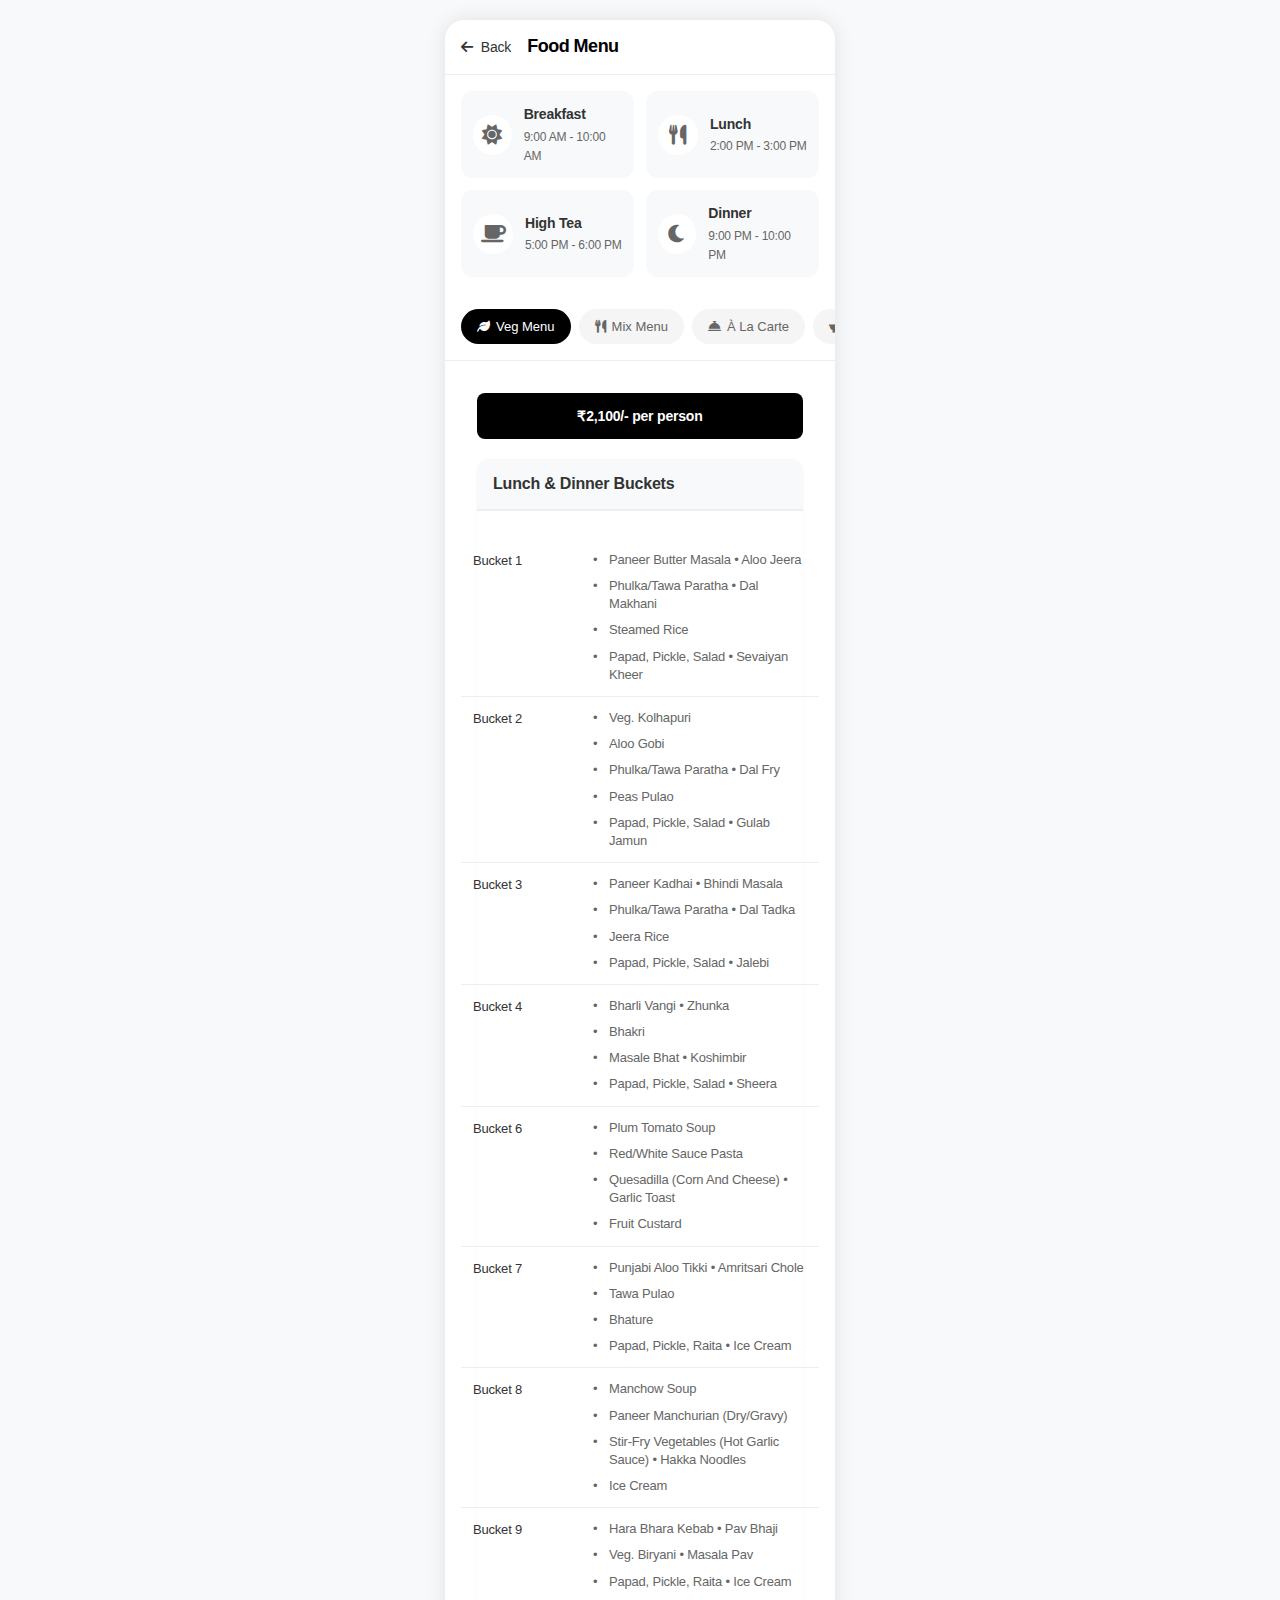
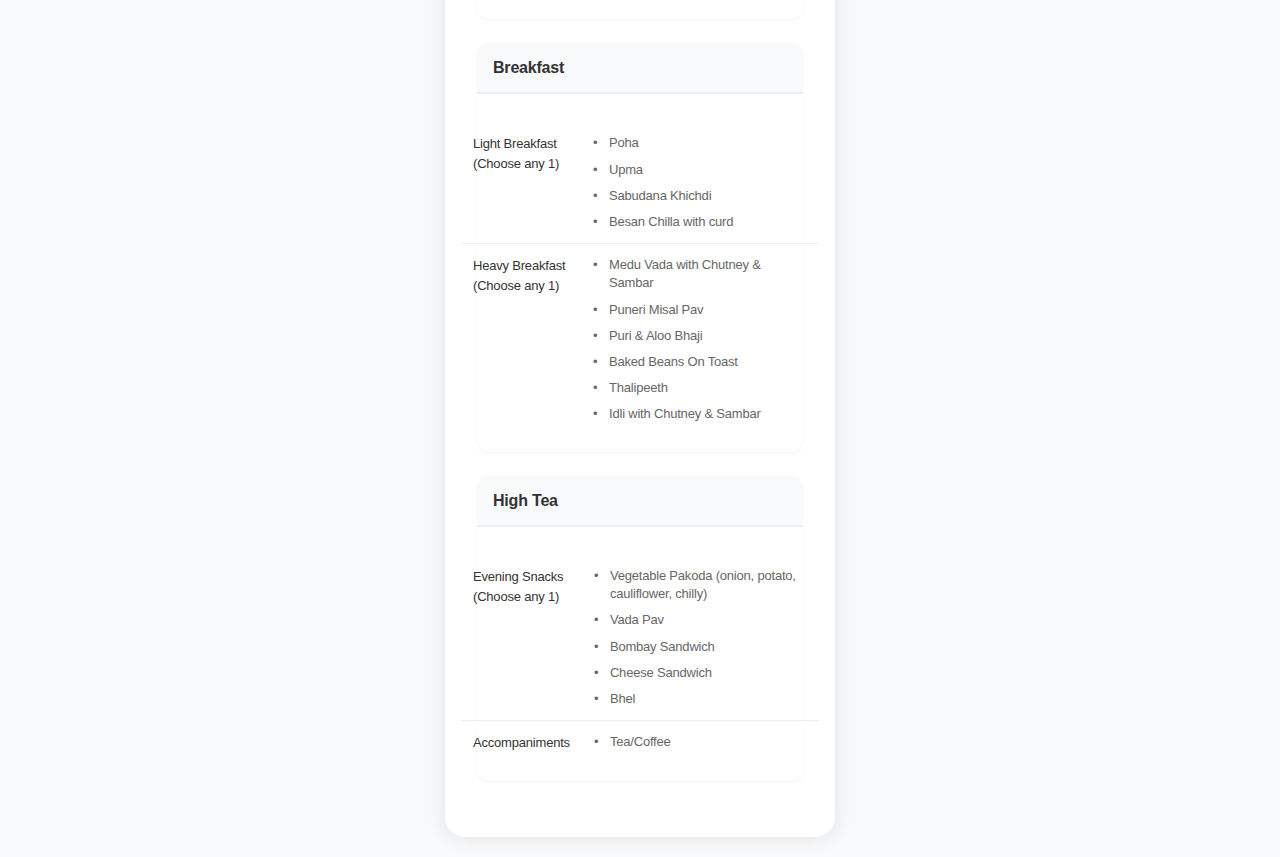
==== commit b9c15ea4: "food menu plus local attractions" ====
--- a/food.html
+++ b/food.html
@@ -438,199 +438,280 @@
                     <i class="fas fa-clock"></i>
                     Lunch: 2 PM to 3 PM | Dinner: 9 PM to 10 PM
                 </div>
-                
+
+                <!-- Vegetarian Section -->
                 <div class="menu-category">
                     <h4>Vegetarian</h4>
-                    <div class="menu-table">
-                        <table>
-                            <tbody>
-                                <tr>
-                                    <td>Beetroot Tikki (8 Pcs)</td>
-                                    <td class="price">₹550</td>
-                                </tr>
-                                <tr>
-                                    <td>Aloo Tikki (8 Pcs)</td>
-                                    <td class="price">₹550</td>
-                                </tr>
-                                <tr>
-                                    <td>Spring Roll (8 Pcs)</td>
-                                    <td class="price">₹550</td>
-                                </tr>
-                                <tr>
-                                    <td>Vegetable Crispy (8 Pcs)</td>
-                                    <td class="price">₹550</td>
-                                </tr>
-                                <tr>
-                                    <td>Gobi Manchurian Dry (8 Pcs)</td>
-                                    <td class="price">₹550</td>
-                                </tr>
-                                <tr>
-                                    <td>Cheese Corn Balls (10 Pcs)</td>
-                                    <td class="price">₹550</td>
-                                </tr>
-                                <tr>
-                                    <td>Pav Bhaji (Per Plate)</td>
-                                    <td class="price">₹550</td>
-                                </tr>
-                                <tr>
-                                    <td>Veg Biryani</td>
-                                    <td class="price">₹550</td>
-                                </tr>
-                                <tr>
-                                    <td>Hakka Noodles</td>
-                                    <td class="price">₹550</td>
-                                </tr>
-                                <tr>
-                                    <td>Veg Fried Rice</td>
-                                    <td class="price">₹550</td>
-                                </tr>
-                                <tr>
-                                    <td>Tawa Paneer Fry (8 Pcs)</td>
-                                    <td class="price">₹650</td>
-                                </tr>
-                                <tr>
-                                    <td>Paneer Chilli (8 Pcs)</td>
-                                    <td class="price">₹650</td>
-                                </tr>
-                                <tr>
-                                    <td>Red/White Sauce Pasta</td>
-                                    <td class="price">₹650</td>
-                                </tr>
-                                <tr>
-                                    <td>Paneer Manchurian (Gravy/Dry)</td>
-                                    <td class="price">₹650</td>
-                                </tr>
-                                <tr>
-                                    <td>Stir Fry Vegetables (Hot Garlic Sauce)</td>
-                                    <td class="price">₹650</td>
-                                </tr>
-                            </tbody>
-                        </table>
-                    </div>
-                </div>
-
+                    <div class="alacarte-table">
+                        <table>
+                            <tr>
+                                <td class="item-name">Beetroot Tikki (8 Pcs)</td>
+                                <td class="item-price">₹550</td>
+                            </tr>
+                            <tr>
+                                <td class="item-name">Aloo Tikki (8 Pcs)</td>
+                                <td class="item-price">₹550</td>
+                            </tr>
+                            <tr>
+                                <td class="item-name">Spring Roll (8 Pcs)</td>
+                                <td class="item-price">₹550</td>
+                            </tr>
+                            <tr>
+                                <td class="item-name">Vegetable Crispy (8 Pcs)</td>
+                                <td class="item-price">₹550</td>
+                            </tr>
+                            <tr>
+                                <td class="item-name">Gobi Manchurian Dry (8 Pcs)</td>
+                                <td class="item-price">₹550</td>
+                            </tr>
+                            <tr>
+                                <td class="item-name">Cheese Corn Balls (10 Pcs)</td>
+                                <td class="item-price">₹550</td>
+                            </tr>
+                            <tr>
+                                <td class="item-name">Pav Bhaji (Per Plate)</td>
+                                <td class="item-price">₹550</td>
+                            </tr>
+                            <tr>
+                                <td class="item-name">Veg Biryani</td>
+                                <td class="item-price">₹550</td>
+                            </tr>
+                            <tr>
+                                <td class="item-name">Hakka Noodles</td>
+                                <td class="item-price">₹550</td>
+                            </tr>
+                            <tr>
+                                <td class="item-name">Veg Fried Rice</td>
+                                <td class="item-price">₹550</td>
+                            </tr>
+                            <tr>
+                                <td class="item-name">Tawa Paneer Fry (8 Pcs)</td>
+                                <td class="item-price">₹650</td>
+                            </tr>
+                            <tr>
+                                <td class="item-name">Paneer Chilli (8 Pcs)</td>
+                                <td class="item-price">₹650</td>
+                            </tr>
+                            <tr>
+                                <td class="item-name">Red/White Sauce Pasta</td>
+                                <td class="item-price">₹650</td>
+                            </tr>
+                            <tr>
+                                <td class="item-name">Paneer Manchurian (Gravy/Dry)</td>
+                                <td class="item-price">₹650</td>
+                            </tr>
+                            <tr>
+                                <td class="item-name">Stir Fry Vegetables (Hot Garlic Sauce)</td>
+                                <td class="item-price">₹650</td>
+                            </tr>
+                        </table>
+                    </div>
+                </div>
+
+                <!-- Non-Vegetarian Section -->
                 <div class="menu-category">
                     <h4>Non-Vegetarian</h4>
-                    <div class="menu-table">
-                        <table>
-                            <tbody>
-                                <tr>
-                                    <td>Chicken Fry (8 Pc)</td>
-                                    <td class="price">₹650</td>
-                                </tr>
-                                <tr>
-                                    <td>Chicken 65 (8 Pc)</td>
-                                    <td class="price">₹650</td>
-                                </tr>
-                                <tr>
-                                    <td>Chicken Sukka (8 Pc)</td>
-                                    <td class="price">₹650</td>
-                                </tr>
-                                <tr>
-                                    <td>Shami Kebab (8 Pc)</td>
-                                    <td class="price">₹650</td>
-                                </tr>
-                                <tr>
-                                    <td>Chicken Lollipop (8 Pc)</td>
-                                    <td class="price">₹650</td>
-                                </tr>
-                                <tr>
-                                    <td>Chicken Crispy (8 Pc)</td>
-                                    <td class="price">₹650</td>
-                                </tr>
-                                <tr>
-                                    <td>Chilli Chicken Dry (8 Pc)</td>
-                                    <td class="price">₹650</td>
-                                </tr>
-                                <tr>
-                                    <td>Chicken Salt & Pepper (8 Pc)</td>
-                                    <td class="price">₹650</td>
-                                </tr>
-                                <tr>
-                                    <td>Chicken Popcorn (15 Pc)</td>
-                                    <td class="price">₹650</td>
-                                </tr>
-                                <tr>
-                                    <td>Chicken Shashlik</td>
-                                    <td class="price">₹650</td>
-                                </tr>
-                                <tr>
-                                    <td>Chicken Fried Rice</td>
-                                    <td class="price">₹650</td>
-                                </tr>
-                                <tr>
-                                    <td>Egg Fried Rice</td>
-                                    <td class="price">₹550</td>
-                                </tr>
-                                <tr>
-                                    <td>Goan Fish Curry</td>
-                                    <td class="price">₹750</td>
-                                </tr>
-                                <tr>
-                                    <td>Prawns Curry</td>
-                                    <td class="price">₹800</td>
-                                </tr>
-                                <tr>
-                                    <td>Grilled Fish</td>
-                                    <td class="price">₹750</td>
-                                </tr>
-                            </tbody>
-                        </table>
-                    </div>
-                </div>
-
+                    <div class="alacarte-table">
+                        <table>
+                            <tr>
+                                <td class="item-name">Chicken Fry (8 Pc)</td>
+                                <td class="item-price">₹650</td>
+                            </tr>
+                            <tr>
+                                <td class="item-name">Chicken 65 (8 Pc)</td>
+                                <td class="item-price">₹650</td>
+                            </tr>
+                            <tr>
+                                <td class="item-name">Chicken Sukka (8 Pc)</td>
+                                <td class="item-price">₹650</td>
+                            </tr>
+                            <tr>
+                                <td class="item-name">Shami Kebab (8 Pc)</td>
+                                <td class="item-price">₹650</td>
+                            </tr>
+                            <tr>
+                                <td class="item-name">Chicken Lollipop (8 Pc)</td>
+                                <td class="item-price">₹650</td>
+                            </tr>
+                            <tr>
+                                <td class="item-name">Chicken Crispy (8 Pc)</td>
+                                <td class="item-price">₹650</td>
+                            </tr>
+                            <tr>
+                                <td class="item-name">Chilli Chicken Dry (8 Pc)</td>
+                                <td class="item-price">₹650</td>
+                            </tr>
+                            <tr>
+                                <td class="item-name">Chicken Salt & Peppers (8 Pc)</td>
+                                <td class="item-price">₹650</td>
+                            </tr>
+                            <tr>
+                                <td class="item-name">Chicken Popcorn (15 Pc)</td>
+                                <td class="item-price">₹650</td>
+                            </tr>
+                            <tr>
+                                <td class="item-name">Chicken Shashlik</td>
+                                <td class="item-price">₹650</td>
+                            </tr>
+                            <tr>
+                                <td class="item-name">Chicken Fried Rice</td>
+                                <td class="item-price">₹650</td>
+                            </tr>
+                            <tr>
+                                <td class="item-name">Egg Fried Rice</td>
+                                <td class="item-price">₹550</td>
+                            </tr>
+                            <tr>
+                                <td class="item-name">Goan Fish Curry</td>
+                                <td class="item-price">₹750</td>
+                            </tr>
+                            <tr>
+                                <td class="item-name">Prawns Curry</td>
+                                <td class="item-price">₹800</td>
+                            </tr>
+                            <tr>
+                                <td class="item-name">Grilled Fish</td>
+                                <td class="item-price">₹750</td>
+                            </tr>
+                        </table>
+                    </div>
+                </div>
+
+                <!-- BBQ & Tandoor Section -->
                 <div class="menu-category">
                     <h4>BBQ & Tandoor</h4>
-                    <div class="menu-table">
-                        <table>
-                            <tbody>
-                                <tr>
-                                    <td>Veg BBQ (Per Plate)</td>
-                                    <td class="price">₹650</td>
-                                </tr>
-                                <tr>
-                                    <td>Chicken BBQ (Per Plate)</td>
-                                    <td class="price">₹700</td>
-                                </tr>
-                                <tr>
-                                    <td>Fish BBQ (Per Plate)</td>
-                                    <td class="price">₹800</td>
-                                </tr>
-                                <tr>
-                                    <td>Tandoor Veg Platter (Any 4 Veggies)</td>
-                                    <td class="price">₹800</td>
-                                </tr>
-                                <tr>
-                                    <td>Tandoor Chicken Platter</td>
-                                    <td class="price">₹1200</td>
-                                </tr>
-                                <tr>
-                                    <td>Tandoor Sea Food Platter (Fish & Prawns)</td>
-                                    <td class="price">₹1500</td>
-                                </tr>
-                                <tr>
-                                    <td>Tandoor Roti</td>
-                                    <td class="price">₹35</td>
-                                </tr>
-                                <tr>
-                                    <td>Laccha Paratha</td>
-                                    <td class="price">₹50</td>
-                                </tr>
-                                <tr>
-                                    <td>Stuffed Paratha</td>
-                                    <td class="price">₹60</td>
-                                </tr>
-                            </tbody>
-                        </table>
-                    </div>
-                </div>
-
+                    <div class="alacarte-table">
+                        <table>
+                            <tr>
+                                <td class="item-name">Veg BBQ (Per Plate)</td>
+                                <td class="item-price">₹650</td>
+                            </tr>
+                            <tr>
+                                <td class="item-name">Chicken BBQ (Per Plate)</td>
+                                <td class="item-price">₹700</td>
+                            </tr>
+                            <tr>
+                                <td class="item-name">Fish BBQ (Per Plate)</td>
+                                <td class="item-price">₹800</td>
+                            </tr>
+                            <tr>
+                                <td class="item-name">Tandoor Veg Platter (Any 4 Veggies)</td>
+                                <td class="item-price">₹800</td>
+                            </tr>
+                            <tr>
+                                <td class="item-name">Tandoor Chicken Platter</td>
+                                <td class="item-price">₹1200</td>
+                            </tr>
+                            <tr>
+                                <td class="item-name">Tandoor Sea Food Platter (Fish & Prawns)</td>
+                                <td class="item-price">₹1500</td>
+                            </tr>
+                            <tr>
+                                <td class="item-name">Tandoor Roti</td>
+                                <td class="item-price">₹35</td>
+                            </tr>
+                            <tr>
+                                <td class="item-name">Laccha Paratha</td>
+                                <td class="item-price">₹50</td>
+                            </tr>
+                            <tr>
+                                <td class="item-name">Stuffed Paratha</td>
+                                <td class="item-price">₹60</td>
+                            </tr>
+                        </table>
+                    </div>
+                </div>
+
+                <!-- Breakfast Section -->
+                <div class="menu-category">
+                    <h4>Breakfast <span class="timing">(9 AM to 10 AM)</span></h4>
+                    <div class="alacarte-table">
+                        <table>
+                            <tr>
+                                <td class="item-name">Poha</td>
+                                <td class="item-price">₹80</td>
+                            </tr>
+                            <tr>
+                                <td class="item-name">Upma</td>
+                                <td class="item-price">₹80</td>
+                            </tr>
+                            <tr>
+                                <td class="item-name">Sabudana Khichadi</td>
+                                <td class="item-price">₹80</td>
+                            </tr>
+                            <tr>
+                                <td class="item-name">Besan Chilla with Pickle & Curd</td>
+                                <td class="item-price">₹100</td>
+                            </tr>
+                            <tr>
+                                <td class="item-name">Medu Vada with Chutney & Sambar</td>
+                                <td class="item-price">₹150</td>
+                            </tr>
+                            <tr>
+                                <td class="item-name">Puneri Misal Pav</td>
+                                <td class="item-price">₹150</td>
+                            </tr>
+                            <tr>
+                                <td class="item-name">Puri & Aloo Bhaji</td>
+                                <td class="item-price">₹150</td>
+                            </tr>
+                            <tr>
+                                <td class="item-name">Idli with Chutney & Sambar</td>
+                                <td class="item-price">₹150</td>
+                            </tr>
+                            <tr>
+                                <td class="item-name">Egg Omelette & Toast/Pav</td>
+                                <td class="item-price">₹150</td>
+                            </tr>
+                            <tr>
+                                <td class="item-name">Egg Masala Bhurji & Toast/Pav</td>
+                                <td class="item-price">₹150</td>
+                            </tr>
+                            <tr>
+                                <td class="item-name">Scrambled Egg & Toast/Pav</td>
+                                <td class="item-price">₹150</td>
+                            </tr>
+                        </table>
+                    </div>
+                </div>
+
+                <!-- Hi-Tea Section -->
+                <div class="menu-category">
+                    <h4>Hi-Tea <span class="timing">(5 PM to 6 PM)</span></h4>
+                    <div class="alacarte-table">
+                        <table>
+                            <tr>
+                                <td class="item-name">Vegetable Pakoda<br><span class="item-desc">(Onion, Potato, Cauliflower, Chilly)</span></td>
+                                <td class="item-price">₹150</td>
+                            </tr>
+                            <tr>
+                                <td class="item-name">Bombay Sandwich</td>
+                                <td class="item-price">₹150</td>
+                            </tr>
+                            <tr>
+                                <td class="item-name">Cheese Sandwich</td>
+                                <td class="item-price">₹120</td>
+                            </tr>
+                            <tr>
+                                <td class="item-name">Vada Pav (2 Pc)</td>
+                                <td class="item-price">₹100</td>
+                            </tr>
+                            <tr>
+                                <td class="item-name">Bhel</td>
+                                <td class="item-price">₹100</td>
+                            </tr>
+                        </table>
+                    </div>
+                </div>
+
+                <!-- Notes Section -->
                 <div class="menu-note important">
-                    <p><i class="fas fa-info-circle"></i> Note:</p>
+                    <p><i class="fas fa-info-circle"></i> Notes:</p>
                     <ul>
                         <li>Along with the food package, guests can select up to 2 dishes from above.</li>
                         <li>For À la carte menu only, guests can select up to 4 dishes from above.</li>
                         <li>All rates mentioned are per plate.</li>
+                        <li>Guests can place an order of any 1 veg/non-veg item.</li>
                     </ul>
                 </div>
             </div>
--- a/css/styles.css
+++ b/css/styles.css
@@ -3076,4 +3076,94 @@
     border-left: 4px solid #ffc107;
 }
 
-
+/* Add these styles for the experiences section */
+.experiences-grid {
+    display: grid;
+    gap: 24px;
+    padding: 16px;
+    background: #fff;
+    border-radius: 16px;
+}
+
+.experience-card {
+    background: white;
+    border-radius: 16px;
+    overflow: hidden;
+    box-shadow: 0 4px 12px rgba(0,0,0,0.05);
+    transition: all 0.3s ease;
+    border: 1px solid #eee;
+}
+
+.experience-card:hover {
+    transform: translateY(-4px);
+    box-shadow: 0 8px 24px rgba(0,0,0,0.1);
+}
+
+.experience-image {
+    height: 220px;
+    overflow: hidden;
+    position: relative;
+}
+
+.experience-image::after {
+    content: '';
+    position: absolute;
+    bottom: 0;
+    left: 0;
+    right: 0;
+    height: 60px;
+    background: linear-gradient(to top, rgba(0,0,0,0.3), transparent);
+}
+
+.experience-image img {
+    width: 100%;
+    height: 100%;
+    object-fit: cover;
+    transition: transform 0.5s ease;
+}
+
+.experience-features {
+    display: flex;
+    flex-wrap: wrap;
+    gap: 8px;
+    margin-top: 16px;
+}
+
+.experience-features span {
+    background: #f8f9fa;
+    padding: 8px 14px;
+    border-radius: 20px;
+    font-size: 13px;
+    color: #666;
+    display: flex;
+    align-items: center;
+    gap: 6px;
+    transition: all 0.2s ease;
+}
+
+.experience-features span:hover {
+    background: #000;
+    color: white;
+}
+
+.experience-features i {
+    font-size: 12px;
+}
+
+/* Mobile Optimization */
+@media (max-width: 480px) {
+    .experiences-grid {
+        gap: 16px;
+        padding: 12px;
+    }
+
+    .experience-image {
+        height: 180px;
+    }
+
+    .experience-content {
+        padding: 16px;
+    }
+}
+
+
--- a/css/food.css
+++ b/css/food.css
@@ -266,4 +266,128 @@
 
 .menu-section[data-menu="traditional"] .menu-inclusion i {
     color: #28a745;
+}
+
+/* Update À La Carte specific styles */
+.alacarte-table {
+    margin: 0 -16px;
+    background: white;
+    border: 1px solid #eee;
+    border-radius: 8px;
+    overflow: hidden;
+}
+
+.alacarte-table table {
+    width: 100%;
+    border-collapse: collapse;
+}
+
+.alacarte-table tr {
+    border-bottom: 1px solid #eee;
+}
+
+.alacarte-table tr:last-child {
+    border-bottom: none;
+}
+
+.alacarte-table td {
+    padding: 12px 16px;
+    vertical-align: middle;
+}
+
+.alacarte-table .item-name {
+    color: #333;
+    font-size: 14px;
+    padding-right: 24px;
+}
+
+.alacarte-table .item-desc {
+    display: block;
+    font-size: 12px;
+    color: #666;
+    margin-top: 4px;
+}
+
+.alacarte-table .item-price {
+    text-align: right;
+    color: #333;
+    font-weight: 500;
+    white-space: nowrap;
+    width: 80px;
+}
+
+.menu-category {
+    margin-bottom: 24px;
+}
+
+.menu-category h4 {
+    margin: 0 0 12px;
+    font-size: 16px;
+    color: #333;
+    display: flex;
+    align-items: center;
+    gap: 8px;
+}
+
+.menu-category .timing {
+    font-size: 13px;
+    color: #666;
+    font-weight: normal;
+}
+
+/* Mobile optimization */
+@media (max-width: 480px) {
+    .alacarte-table {
+        margin: 0 -12px;
+        border-radius: 6px;
+    }
+
+    .alacarte-table td {
+        padding: 10px 12px;
+    }
+    
+    .alacarte-table .item-name {
+        font-size: 13px;
+        padding-right: 16px;
+    }
+    
+    .alacarte-table .item-desc {
+        font-size: 11px;
+    }
+    
+    .alacarte-table .item-price {
+        font-size: 13px;
+    }
+
+    .menu-category h4 {
+        font-size: 15px;
+        margin-bottom: 10px;
+    }
+}
+
+/* Card styles for experiences without images */
+.experience-card.card-minimal {
+    background: #f8f9fa;
+    border: none;
+    box-shadow: none;
+}
+
+.experience-card.card-minimal .experience-content {
+    padding: 24px;
+}
+
+.experience-card.card-minimal:hover {
+    background: #fff;
+    box-shadow: 0 4px 12px rgba(0,0,0,0.05);
+}
+
+/* Mobile optimizations */
+@media (max-width: 480px) {
+    .menu-section[data-menu="alacarte"] .menu-table tr {
+        padding: 12px;
+    }
+    
+    .experience-card.card-minimal .experience-content {
+        padding: 16px;
+    }
 } 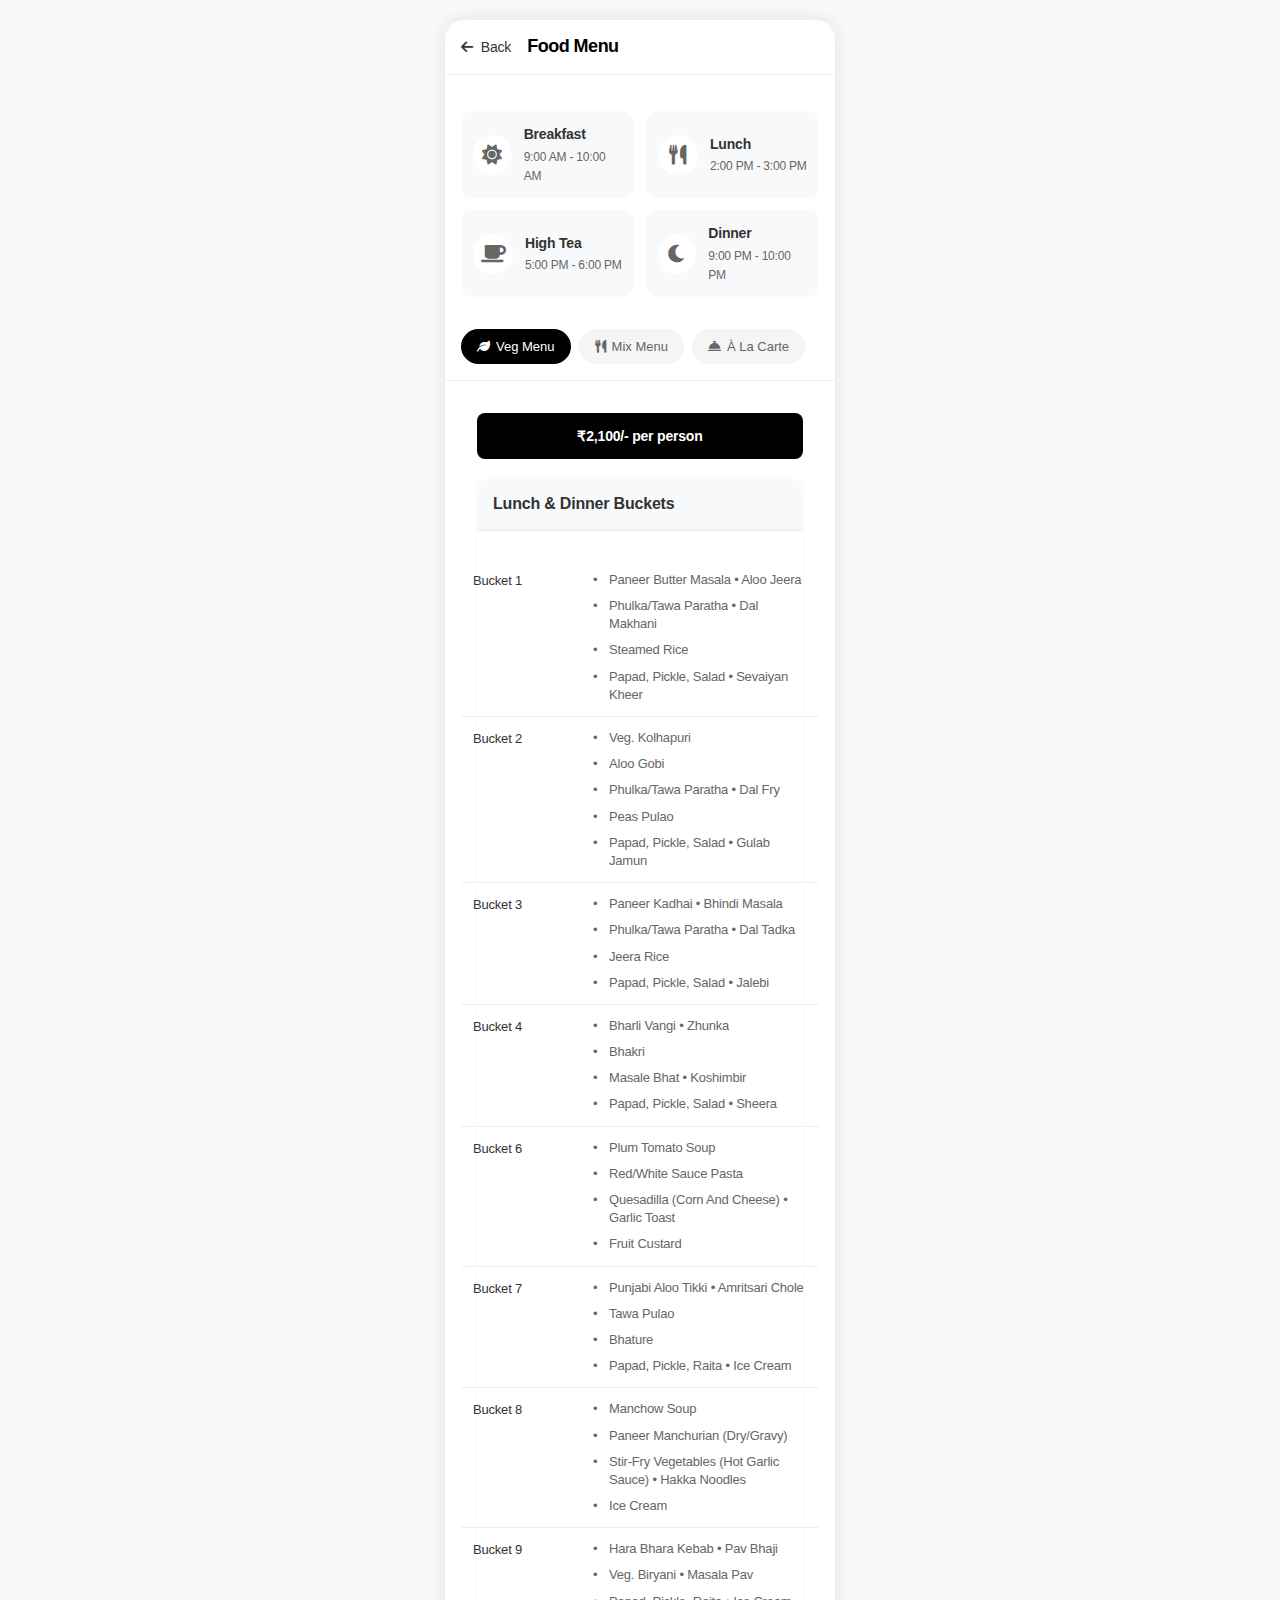
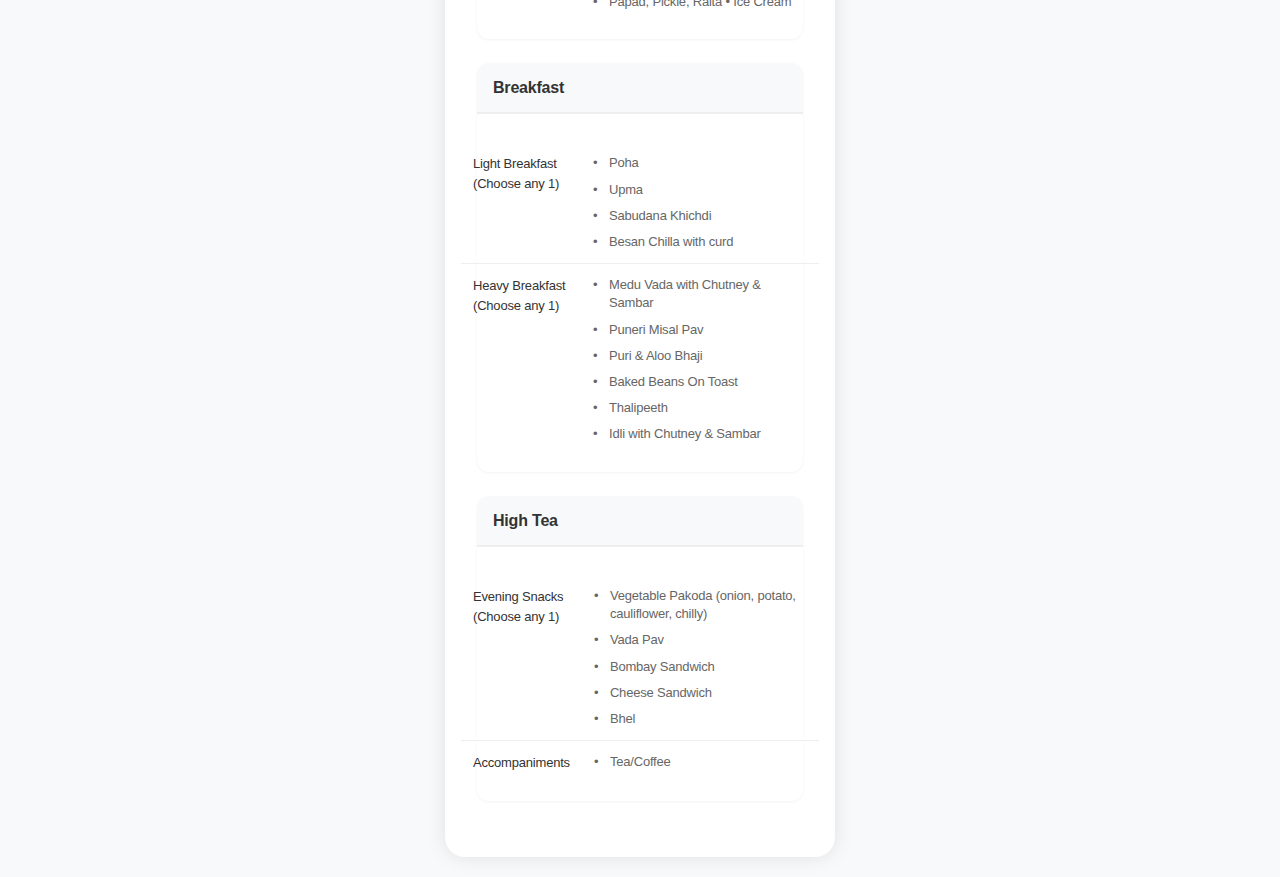
==== commit d53469e9: "changes message" ====
--- a/food.html
+++ b/food.html
@@ -67,10 +67,11 @@
                 <i class="fas fa-concierge-bell"></i>
                 À La Carte
             </button>
-            <button class="menu-nav-btn" data-menu="traditional">
+            <!-- Hiding Traditional menu button for now -->
+            <!-- <button class="menu-nav-btn" data-menu="traditional">
                 <i class="fas fa-mortar-pestle"></i>
                 Traditional
-            </button>
+            </button> -->
         </div>
 
         <!-- Menu Content -->
@@ -439,496 +440,56 @@
                     Lunch: 2 PM to 3 PM | Dinner: 9 PM to 10 PM
                 </div>
 
-                <!-- Vegetarian Section -->
-                <div class="menu-category">
-                    <h4>Vegetarian</h4>
+                <div class="menu-category">
+                    <h4>À La Carte Menu</h4>
                     <div class="alacarte-table">
                         <table>
                             <tr>
-                                <td class="item-name">Beetroot Tikki (8 Pcs)</td>
-                                <td class="item-price">₹550</td>
-                            </tr>
-                            <tr>
-                                <td class="item-name">Aloo Tikki (8 Pcs)</td>
-                                <td class="item-price">₹550</td>
-                            </tr>
-                            <tr>
-                                <td class="item-name">Spring Roll (8 Pcs)</td>
-                                <td class="item-price">₹550</td>
-                            </tr>
-                            <tr>
-                                <td class="item-name">Vegetable Crispy (8 Pcs)</td>
-                                <td class="item-price">₹550</td>
-                            </tr>
-                            <tr>
-                                <td class="item-name">Gobi Manchurian Dry (8 Pcs)</td>
-                                <td class="item-price">₹550</td>
-                            </tr>
-                            <tr>
-                                <td class="item-name">Cheese Corn Balls (10 Pcs)</td>
-                                <td class="item-price">₹550</td>
-                            </tr>
-                            <tr>
-                                <td class="item-name">Pav Bhaji (Per Plate)</td>
-                                <td class="item-price">₹550</td>
-                            </tr>
-                            <tr>
-                                <td class="item-name">Veg Biryani</td>
-                                <td class="item-price">₹550</td>
-                            </tr>
-                            <tr>
-                                <td class="item-name">Hakka Noodles</td>
-                                <td class="item-price">₹550</td>
-                            </tr>
-                            <tr>
-                                <td class="item-name">Veg Fried Rice</td>
-                                <td class="item-price">₹550</td>
-                            </tr>
-                            <tr>
-                                <td class="item-name">Tawa Paneer Fry (8 Pcs)</td>
-                                <td class="item-price">₹650</td>
-                            </tr>
-                            <tr>
-                                <td class="item-name">Paneer Chilli (8 Pcs)</td>
-                                <td class="item-price">₹650</td>
-                            </tr>
-                            <tr>
-                                <td class="item-name">Red/White Sauce Pasta</td>
-                                <td class="item-price">₹650</td>
-                            </tr>
-                            <tr>
-                                <td class="item-name">Paneer Manchurian (Gravy/Dry)</td>
-                                <td class="item-price">₹650</td>
-                            </tr>
-                            <tr>
-                                <td class="item-name">Stir Fry Vegetables (Hot Garlic Sauce)</td>
-                                <td class="item-price">₹650</td>
-                            </tr>
-                        </table>
-                    </div>
-                </div>
-
-                <!-- Non-Vegetarian Section -->
-                <div class="menu-category">
-                    <h4>Non-Vegetarian</h4>
-                    <div class="alacarte-table">
-                        <table>
-                            <tr>
-                                <td class="item-name">Chicken Fry (8 Pc)</td>
-                                <td class="item-price">₹650</td>
-                            </tr>
-                            <tr>
-                                <td class="item-name">Chicken 65 (8 Pc)</td>
-                                <td class="item-price">₹650</td>
-                            </tr>
-                            <tr>
-                                <td class="item-name">Chicken Sukka (8 Pc)</td>
-                                <td class="item-price">₹650</td>
-                            </tr>
-                            <tr>
-                                <td class="item-name">Shami Kebab (8 Pc)</td>
-                                <td class="item-price">₹650</td>
-                            </tr>
-                            <tr>
-                                <td class="item-name">Chicken Lollipop (8 Pc)</td>
-                                <td class="item-price">₹650</td>
-                            </tr>
-                            <tr>
-                                <td class="item-name">Chicken Crispy (8 Pc)</td>
-                                <td class="item-price">₹650</td>
-                            </tr>
-                            <tr>
-                                <td class="item-name">Chilli Chicken Dry (8 Pc)</td>
-                                <td class="item-price">₹650</td>
-                            </tr>
-                            <tr>
-                                <td class="item-name">Chicken Salt & Peppers (8 Pc)</td>
-                                <td class="item-price">₹650</td>
-                            </tr>
-                            <tr>
-                                <td class="item-name">Chicken Popcorn (15 Pc)</td>
-                                <td class="item-price">₹650</td>
-                            </tr>
-                            <tr>
-                                <td class="item-name">Chicken Shashlik</td>
-                                <td class="item-price">₹650</td>
-                            </tr>
-                            <tr>
-                                <td class="item-name">Chicken Fried Rice</td>
-                                <td class="item-price">₹650</td>
-                            </tr>
-                            <tr>
-                                <td class="item-name">Egg Fried Rice</td>
-                                <td class="item-price">₹550</td>
-                            </tr>
-                            <tr>
-                                <td class="item-name">Goan Fish Curry</td>
-                                <td class="item-price">₹750</td>
-                            </tr>
-                            <tr>
-                                <td class="item-name">Prawns Curry</td>
-                                <td class="item-price">₹800</td>
-                            </tr>
-                            <tr>
-                                <td class="item-name">Grilled Fish</td>
-                                <td class="item-price">₹750</td>
-                            </tr>
-                        </table>
-                    </div>
-                </div>
-
-                <!-- BBQ & Tandoor Section -->
-                <div class="menu-category">
-                    <h4>BBQ & Tandoor</h4>
-                    <div class="alacarte-table">
-                        <table>
-                            <tr>
-                                <td class="item-name">Veg BBQ (Per Plate)</td>
-                                <td class="item-price">₹650</td>
-                            </tr>
-                            <tr>
-                                <td class="item-name">Chicken BBQ (Per Plate)</td>
-                                <td class="item-price">₹700</td>
-                            </tr>
-                            <tr>
-                                <td class="item-name">Fish BBQ (Per Plate)</td>
-                                <td class="item-price">₹800</td>
-                            </tr>
-                            <tr>
-                                <td class="item-name">Tandoor Veg Platter (Any 4 Veggies)</td>
-                                <td class="item-price">₹800</td>
-                            </tr>
-                            <tr>
-                                <td class="item-name">Tandoor Chicken Platter</td>
-                                <td class="item-price">₹1200</td>
-                            </tr>
-                            <tr>
-                                <td class="item-name">Tandoor Sea Food Platter (Fish & Prawns)</td>
-                                <td class="item-price">₹1500</td>
-                            </tr>
-                            <tr>
-                                <td class="item-name">Tandoor Roti</td>
+                                <td class="item-name">Tandoori Roti</td>
+                                <td class="item-price">₹30</td>
+                            </tr>
+                            <tr>
+                                <td class="item-name">Tandoori Roti with Butter</td>
+                                <td class="item-price">₹45</td>
+                            </tr>
+                            <tr>
+                                <td class="item-name">Daal (per bowl)</td>
+                                <td class="item-price">₹45</td>
+                            </tr>
+                            <tr>
+                                <td class="item-name">Butter (100gm)</td>
+                                <td class="item-price">₹100</td>
+                            </tr>
+                            <tr>
+                                <td class="item-name">Tea (per cup)</td>
+                                <td class="item-price">₹30</td>
+                            </tr>
+                            <tr>
+                                <td class="item-name">Coffee (per cup)</td>
+                                <td class="item-price">₹30</td>
+                            </tr>
+                            <tr>
+                                <td class="item-name">Nimbu Pani (per glass)</td>
                                 <td class="item-price">₹35</td>
                             </tr>
                             <tr>
-                                <td class="item-name">Laccha Paratha</td>
-                                <td class="item-price">₹50</td>
-                            </tr>
-                            <tr>
-                                <td class="item-name">Stuffed Paratha</td>
-                                <td class="item-price">₹60</td>
-                            </tr>
-                        </table>
-                    </div>
-                </div>
-
-                <!-- Breakfast Section -->
-                <div class="menu-category">
-                    <h4>Breakfast <span class="timing">(9 AM to 10 AM)</span></h4>
-                    <div class="alacarte-table">
-                        <table>
-                            <tr>
-                                <td class="item-name">Poha</td>
-                                <td class="item-price">₹80</td>
-                            </tr>
-                            <tr>
-                                <td class="item-name">Upma</td>
-                                <td class="item-price">₹80</td>
-                            </tr>
-                            <tr>
-                                <td class="item-name">Sabudana Khichadi</td>
-                                <td class="item-price">₹80</td>
-                            </tr>
-                            <tr>
-                                <td class="item-name">Besan Chilla with Pickle & Curd</td>
-                                <td class="item-price">₹100</td>
-                            </tr>
-                            <tr>
-                                <td class="item-name">Medu Vada with Chutney & Sambar</td>
-                                <td class="item-price">₹150</td>
-                            </tr>
-                            <tr>
-                                <td class="item-name">Puneri Misal Pav</td>
-                                <td class="item-price">₹150</td>
-                            </tr>
-                            <tr>
-                                <td class="item-name">Puri & Aloo Bhaji</td>
-                                <td class="item-price">₹150</td>
-                            </tr>
-                            <tr>
-                                <td class="item-name">Idli with Chutney & Sambar</td>
-                                <td class="item-price">₹150</td>
-                            </tr>
-                            <tr>
-                                <td class="item-name">Egg Omelette & Toast/Pav</td>
-                                <td class="item-price">₹150</td>
-                            </tr>
-                            <tr>
-                                <td class="item-name">Egg Masala Bhurji & Toast/Pav</td>
-                                <td class="item-price">₹150</td>
-                            </tr>
-                            <tr>
-                                <td class="item-name">Scrambled Egg & Toast/Pav</td>
-                                <td class="item-price">₹150</td>
-                            </tr>
-                        </table>
-                    </div>
-                </div>
-
-                <!-- Hi-Tea Section -->
-                <div class="menu-category">
-                    <h4>Hi-Tea <span class="timing">(5 PM to 6 PM)</span></h4>
-                    <div class="alacarte-table">
-                        <table>
-                            <tr>
-                                <td class="item-name">Vegetable Pakoda<br><span class="item-desc">(Onion, Potato, Cauliflower, Chilly)</span></td>
-                                <td class="item-price">₹150</td>
-                            </tr>
-                            <tr>
-                                <td class="item-name">Bombay Sandwich</td>
-                                <td class="item-price">₹150</td>
-                            </tr>
-                            <tr>
-                                <td class="item-name">Cheese Sandwich</td>
-                                <td class="item-price">₹120</td>
-                            </tr>
-                            <tr>
-                                <td class="item-name">Vada Pav (2 Pc)</td>
-                                <td class="item-price">₹100</td>
-                            </tr>
-                            <tr>
-                                <td class="item-name">Bhel</td>
-                                <td class="item-price">₹100</td>
-                            </tr>
-                        </table>
-                    </div>
-                </div>
-
-                <!-- Notes Section -->
+                                <td class="item-name">Daal Khichadi (per bowl)</td>
+                                <td class="item-price">₹250</td>
+                            </tr>
+                            <tr>
+                                <td class="item-name">Curd Rice (per bowl)</td>
+                                <td class="item-price">₹250</td>
+                            </tr>
+                        </table>
+                    </div>
+                </div>
+
                 <div class="menu-note important">
                     <p><i class="fas fa-info-circle"></i> Notes:</p>
                     <ul>
-                        <li>Along with the food package, guests can select up to 2 dishes from above.</li>
-                        <li>For À la carte menu only, guests can select up to 4 dishes from above.</li>
-                        <li>All rates mentioned are per plate.</li>
-                        <li>Guests can place an order of any 1 veg/non-veg item.</li>
+                        <li>Fish and Prawns available at extra cost</li>
+                        <li>Mutton Curry available at extra cost</li>
                     </ul>
-                </div>
-            </div>
-
-            <!-- Traditional Delight Section -->
-            <div class="menu-section" data-menu="traditional">
-                <div class="menu-prices">
-                    <div class="price-item">
-                        <span class="price-label">Veg</span>
-                        <span class="price-value">₹1,500/- per person, per day</span>
-                    </div>
-                    <div class="price-item">
-                        <span class="price-label">Non-Veg</span>
-                        <span class="price-value">₹1,800/- per person, per day</span>
-                    </div>
-                </div>
-
-                <div class="menu-inclusion">
-                    <p><i class="fas fa-check-circle"></i> Includes: Breakfast, Lunch, High Tea, and Dinner</p>
-                </div>
-
-                <div class="menu-category">
-                    <h4>Vegetarian Options</h4>
-                    <div class="menu-table">
-                        <table>
-                            <tbody>
-                                <tr>
-                                    <td>Breakfast<br>(Choose any 1)</td>
-                                    <td>
-                                        <ul>
-                                            <li>Poha</li>
-                                            <li>Upma</li>
-                                            <li>Sabudana Kichadi</li>
-                                            <li>Besan Chilla with curd</li>
-                                            <li>Idli with Chutney</li>
-                                        </ul>
-                                    </td>
-                                </tr>
-                                <tr>
-                                    <td>Veggie Delights<br>(Choose any 1)</td>
-                                    <td>
-                                        <ul>
-                                            <li>Paneer butter masala</li>
-                                            <li>Aloo jeera</li>
-                                            <li>Paneer kadhai</li>
-                                            <li>Bhindi masala</li>
-                                            <li>Bhari vangi</li>
-                                            <li>Amritsari Chole</li>
-                                        </ul>
-                                    </td>
-                                </tr>
-                                <tr>
-                                    <td>Dal<br>(Choose any 1)</td>
-                                    <td>
-                                        <ul>
-                                            <li>Dal Makhni</li>
-                                            <li>Dal Fry</li>
-                                            <li>Dal Tadka</li>
-                                        </ul>
-                                    </td>
-                                </tr>
-                                <tr>
-                                    <td>Rice<br>(Choose any 1)</td>
-                                    <td>
-                                        <ul>
-                                            <li>Steam Rice</li>
-                                            <li>Peas Pulao</li>
-                                            <li>Jeera Rice</li>
-                                            <li>Tawa Pulao</li>
-                                        </ul>
-                                    </td>
-                                </tr>
-                                <tr>
-                                    <td>Breads<br>(Choose any 1)</td>
-                                    <td>
-                                        <ul>
-                                            <li>Phulka</li>
-                                            <li>Tawa Paratha</li>
-                                            <li>Bhature</li>
-                                        </ul>
-                                    </td>
-                                </tr>
-                                <tr>
-                                    <td>Desserts<br>(Choose any 1)</td>
-                                    <td>
-                                        <ul>
-                                            <li>Sevaiyan Kheer</li>
-                                            <li>Gulab Jamun</li>
-                                            <li>Jalebi</li>
-                                            <li>Sheera</li>
-                                        </ul>
-                                    </td>
-                                </tr>
-                                <tr>
-                                    <td>Accompaniments</td>
-                                    <td>
-                                        <ul>
-                                            <li>Papad</li>
-                                            <li>Pickle</li>
-                                            <li>Salad</li>
-                                        </ul>
-                                    </td>
-                                </tr>
-                            </tbody>
-                        </table>
-                    </div>
-                </div>
-
-                <div class="menu-category">
-                    <h4>Non-Vegetarian Options</h4>
-                    <div class="menu-table">
-                        <table>
-                            <tbody>
-                                <tr>
-                                    <td>Breakfast</td>
-                                    <td>
-                                        <ul>
-                                            <li>Poha</li>
-                                            <li>Upma</li>
-                                            <li>Besan chilla with curd</li>
-                                            <li>Egg omelette & toast/pav</li>
-                                            <li>Scrambled Egg & toast/pav</li>
-                                        </ul>
-                                    </td>
-                                </tr>
-                                <tr>
-                                    <td>Non-Veg Mains<br>(Choose any 1)</td>
-                                    <td>
-                                        <ul>
-                                            <li>Butter chicken</li>
-                                            <li>Chicken kolhapuri</li>
-                                            <li>Chicken lababdar</li>
-                                        </ul>
-                                    </td>
-                                </tr>
-                                <tr>
-                                    <td>Everyday Picks<br>(Choose any 1)</td>
-                                    <td>
-                                        <ul>
-                                            <li>Chicken Rassa</li>
-                                            <li>Egg Curry</li>
-                                        </ul>
-                                    </td>
-                                </tr>
-                            </tbody>
-                        </table>
-                    </div>
-                </div>
-
-                <div class="menu-category">
-                    <h4>Snacky Bucket Options</h4>
-                    <div class="menu-table">
-                        <table>
-                            <tbody>
-                                <tr>
-                                    <td>Veg Bucket</td>
-                                    <td>
-                                        <ul>
-                                            <li>Hara Bhara Kebab</li>
-                                            <li>Pav bhaji</li>
-                                            <li>Veg Biryani</li>
-                                            <li>Masala Pav</li>
-                                            <li>Papad/pickle/raita</li>
-                                            <li>Ice cream/gulab jamun</li>
-                                        </ul>
-                                    </td>
-                                </tr>
-                                <tr>
-                                    <td>Non-Veg Bucket</td>
-                                    <td>
-                                        <ul>
-                                            <li>Chicken Kheema Pav</li>
-                                            <li>Chicken Biryani</li>
-                                            <li>Punjabi Aloo Tikki</li>
-                                            <li>Masala Pav</li>
-                                            <li>Papad/pickle/raita</li>
-                                            <li>Ice Cream/Gulab Jamun</li>
-                                        </ul>
-                                    </td>
-                                </tr>
-                            </tbody>
-                        </table>
-                    </div>
-                </div>
-
-                <div class="menu-category">
-                    <h4>High Tea</h4>
-                    <div class="menu-table">
-                        <table>
-                            <tbody>
-                                <tr>
-                                    <td>Snacks<br>(Choose any 1)</td>
-                                    <td>
-                                        <ul>
-                                            <li>Vegetable Pakoda (onion, potato, cauliflower, chilly)</li>
-                                            <li>Vada Pav</li>
-                                            <li>Bombay Sandwich</li>
-                                            <li>Cheese Sandwich</li>
-                                            <li>Bhel</li>
-                                        </ul>
-                                    </td>
-                                </tr>
-                                <tr>
-                                    <td>Accompaniments</td>
-                                    <td>
-                                        <ul>
-                                            <li>Tea/Coffee</li>
-                                        </ul>
-                                    </td>
-                                </tr>
-                            </tbody>
-                        </table>
-                    </div>
-                </div>
-
-                <div class="menu-note important">
-                    <p><i class="fas fa-info-circle"></i> Note: Tandoor Platters and Rotis available at an additional cost.</p>
                 </div>
             </div>
         </div>
--- a/css/styles.css
+++ b/css/styles.css
@@ -1825,7 +1825,6 @@
     font-style: normal !important;
 }
 
-[Previous content remains exactly the same until the new styles...]
 
 /* Gallery Filters */
 .gallery-filters {
@@ -1900,7 +1899,6 @@
     transform: scale(0.98);
 }
 
-[Rest of the file remains exactly the same...]
 
 :root {
     --primary-color: #000000;
@@ -1918,7 +1916,6 @@
     font-style: normal !important;
 }
 
-[Previous content remains exactly the same until the new styles...]
 
 /* Gallery Filters */
 .gallery-filters {
@@ -2052,7 +2049,6 @@
     transform: translateY(0);
 }
 
-[Rest of the file remains exactly the same...]
 
 :root {
     --primary-color: #000000;
@@ -2070,7 +2066,6 @@
     font-style: normal !important;
 }
 
-[Previous content remains exactly the same until the new styles...]
 
 /* Booking Modal Styles */
 .booking-options {
@@ -2125,6 +2120,11 @@
     color: white;
 }
 
+.platform-icon-wrapper.booking {
+    background: #003580;
+    color: white;
+}
+
 .booking-platform-content {
     flex: 1;
 }
@@ -2141,7 +2141,6 @@
     color: #666;
 }
 
-[Rest of the file remains exactly the same...]
 
 :root {
     --primary-color: #000000;
@@ -2159,7 +2158,6 @@
     font-style: normal !important;
 }
 
-[Previous content remains exactly the same until the new styles...]
 
 /* Optional: Add these styles if you want food-specific styling */
 #food-modal .modal-sections {
@@ -2177,7 +2175,6 @@
     margin-bottom: 0;
 }
 
-[Rest of the file remains exactly the same...]
 
 :root {
     --primary-color: #000000;
@@ -2195,7 +2192,6 @@
     font-style: normal !important;
 }
 
-[Previous content remains exactly the same until the new styles...]
 
 /* Food Modal Styles */
 .meal-timings {
@@ -2318,7 +2314,6 @@
     margin-bottom: 0;
 }
 
-[Rest of the file remains exactly the same...]
 
 :root {
     --primary-color: #000000;
@@ -2564,7 +2559,7 @@
     border-radius: 12px;
 }
 
-=
+
 :root {
     --primary-color: #000000;
     --secondary-color: #000000;
@@ -3167,3 +3162,50 @@
 }
 
 
+.instagram-follow-btn {
+    position: absolute;
+    top: 20px;
+    right: 20px;
+    background: linear-gradient(45deg, #f09433 0%, #e6683c 25%, #dc2743 50%, #cc2366 75%, #bc1888 100%);
+    color: white;
+    padding: 8px 16px;
+    border-radius: 25px;
+    display: flex;
+    align-items: center;
+    gap: 8px;
+    text-decoration: none;
+    font-size: 14px;
+    font-weight: 600;
+    box-shadow: 0 4px 15px rgba(0,0,0,0.2);
+    transition: all 0.3s ease;
+    z-index: 10;
+    backdrop-filter: blur(5px);
+    border: 1px solid rgba(255,255,255,0.2);
+}
+
+.instagram-follow-btn i {
+        font-size: 16px;
+}
+
+.instagram-follow-btn:hover {
+    transform: translateY(-2px);
+    box-shadow: 0 6px 20px rgba(0,0,0,0.25);
+}
+
+.instagram-follow-btn:active {
+    transform: translateY(0);
+}
+
+/* Mobile optimization */
+@media (max-width: 768px) {
+    .instagram-follow-btn {
+        top: 15px;
+        right: 15px;
+        padding: 6px 12px;
+        font-size: 13px;
+    }
+    
+    .instagram-follow-btn i {
+        font-size: 15px;
+    }
+}
